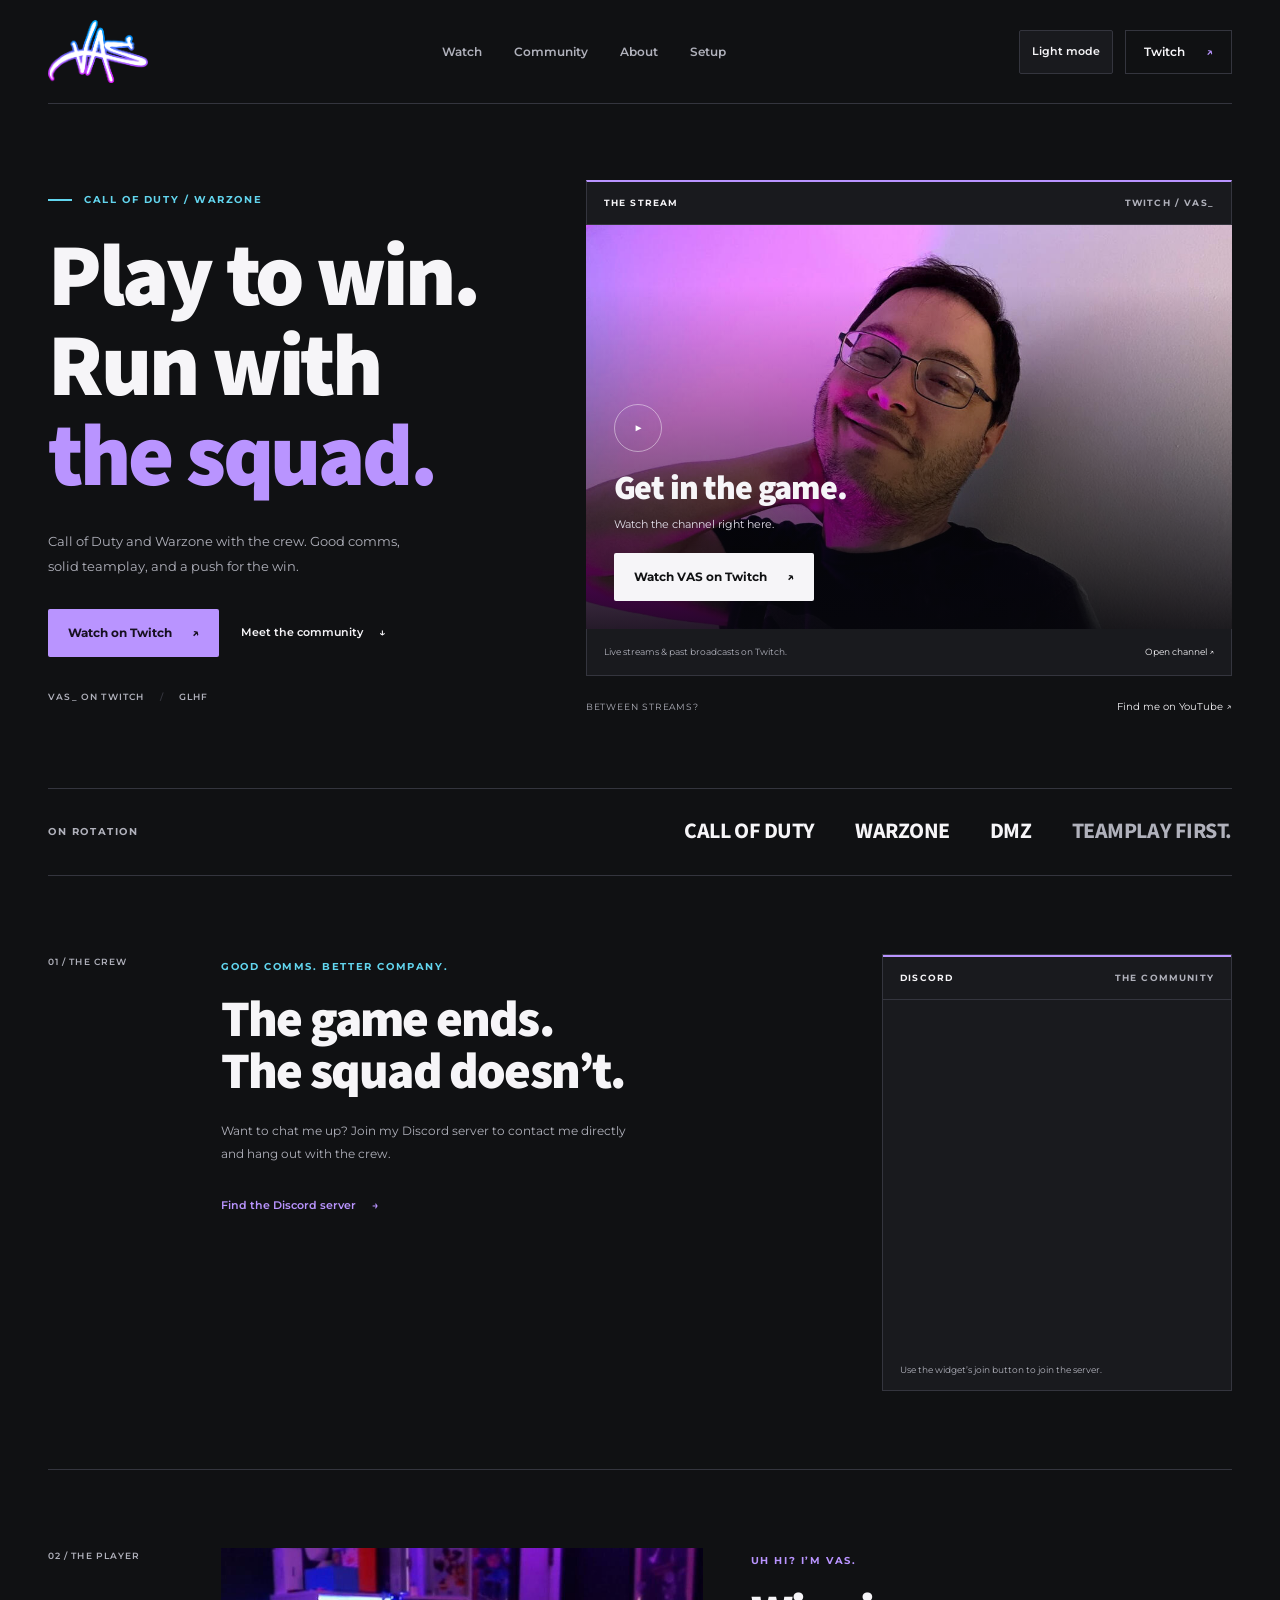
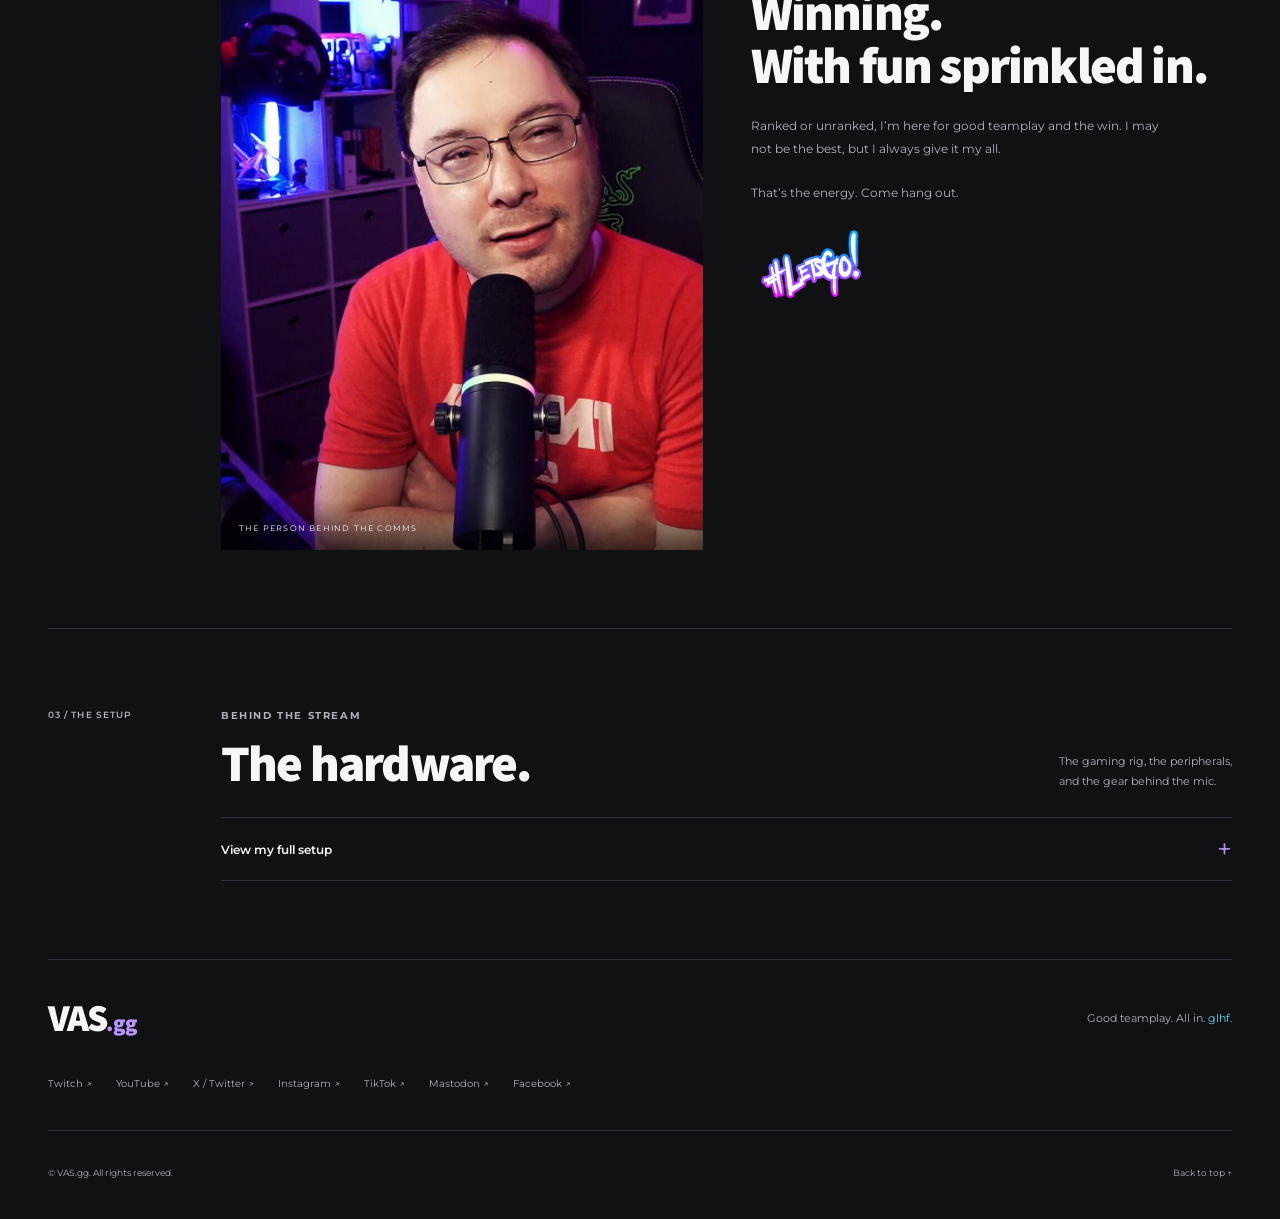
==== index.html @ 90b15da6 "fixed" ====
<!doctype html>
<html lang="en">
<head>
  <meta charset="utf-8">
  <meta name="viewport" content="width=device-width, initial-scale=1">
  <meta name="color-scheme" content="dark light">
  <script src="assets/js/theme.js"></script>
  <title>VAS.gg — Play to win. Run with the squad.</title>
  <meta name="description" content="Call of Duty and Warzone with VAS. Good comms, solid teamplay, and a push for the win. Watch on Twitch and join the community.">
  <meta property="og:title" content="VAS.gg — Play to win. Run with the squad.">
  <meta property="og:description" content="Call of Duty and Warzone with the crew. Watch VAS on Twitch and join the community.">
  <meta property="og:type" content="website">
  <meta property="og:site_name" content="VAS.gg">
  <meta property="og:url" content="https://vas.gg">
  <link rel="canonical" href="https://vas.gg">
  <meta property="og:image" content="https://vas.gg/assets/images/image02.jpg">
  <meta name="twitter:card" content="summary_large_image">
  <link rel="icon" href="assets/images/image01.png" type="image/png">
  <link rel="preconnect" href="https://fonts.googleapis.com">
  <link rel="preconnect" href="https://fonts.gstatic.com" crossorigin>
  <link href="https://fonts.googleapis.com/css2?family=Montserrat:wght@400;500;600;700&family=Source+Sans+3:wght@600;700;900&display=swap" rel="stylesheet">
  <link rel="stylesheet" href="assets/css/streaming.css">
<script async src="//www.googletagmanager.com/gtag/js?id=G-HN4649BPPJ">
</script>
<script>window.dataLayer = window.dataLayer || [];function gtag(){dataLayer.push(arguments);}gtag('js', new Date());gtag('config', 'G-HN4649BPPJ', { 'send_page_view': false });gtag('event', 'page_view', { 'page_title': 'VAS.gg', 'page_location': 'https://vas.gg' });</script>
</head>
<body>
  <a class="skip-link" href="#main">Skip to content</a>
  <header class="site-header shell">
    <a class="brand-logo" href="#main" aria-label="VAS.gg home"><img src="assets/images/vas-drawn-logo.png" alt="VAS hand-drawn logo" width="442" height="279"></a>
    <nav aria-label="Main navigation">
      <a href="#watch">Watch</a><a href="#community">Community</a><a href="#about">About</a><a href="#setup">Setup</a>
    </nav>
    <div class="header-actions">
      <button id="theme-toggle" class="theme-toggle" type="button" aria-label="Light mode" aria-pressed="false" hidden><span aria-hidden="true" class="theme-icon">◐</span> <span>Light mode</span></button>
      <a class="header-cta" href="https://twitch.tv/VAS_">Twitch <span aria-hidden="true">↗</span></a>
    </div>
  </header>

  <main id="main">
    <section class="hero shell" aria-labelledby="hero-title">
      <div class="hero-copy">
        <p class="eyebrow"><span class="tiny-line" aria-hidden="true"></span> CALL OF DUTY / WARZONE</p>
        <h1 id="hero-title">Play to win.<br>Run with<br><span>the squad.</span></h1>
        <p class="hero-description">Call of Duty and Warzone with the crew. Good comms, solid teamplay, and a push for the win.</p>
        <div class="actions">
          <a class="button primary" href="https://twitch.tv/VAS_">Watch on Twitch <span aria-hidden="true">↗</span></a>
          <a class="text-link" href="#community">Meet the community <span aria-hidden="true">↓</span></a>
        </div>
        <p class="handle">VAS_ ON TWITCH <span aria-hidden="true">/</span> GLHF</p>
      </div>
      <div class="watch-block" id="watch">
        <div class="panel-label"><span>THE STREAM</span><span>TWITCH / VAS_</span></div>
        <div class="stream-screen" id="stream-screen">
          <img class="stream-poster" src="assets/images/image05.jpg" alt="VAS relaxing under purple lighting" width="1200" height="675" fetchpriority="high">
          <div class="poster-shade" aria-hidden="true"></div>
          <div class="stream-intro" id="stream-intro">
            <span class="play-symbol" aria-hidden="true">▶</span>
            <h2>Get in the game.</h2>
            <p>Watch the channel right here.</p>
            <a class="button light" id="load-stream" href="https://twitch.tv/VAS_">Watch VAS on Twitch <span aria-hidden="true">↗</span></a>
          </div>
        </div>
        <div class="stream-footer"><p id="stream-note" aria-live="polite">Live streams &amp; past broadcasts on Twitch.</p><a href="https://twitch.tv/VAS_">Open channel <span aria-hidden="true">↗</span></a></div>
        <div class="watch-after"><span>BETWEEN STREAMS?</span><a href="https://www.youtube.com/channel/UCvsvELTuAvQC2PiTFzVC4YA">Find me on YouTube <span aria-hidden="true">↗</span></a></div>
      </div>
    </section>

    <div class="rotation shell" aria-label="Stream focus"><span class="eyebrow">ON ROTATION</span><span>CALL OF DUTY</span><span>WARZONE</span><span>DMZ</span><span class="rotation-end">TEAMPLAY FIRST.</span></div>

    <section class="community shell section" id="community" aria-labelledby="community-title">
      <div class="section-index">01 / THE CREW</div>
      <div class="community-copy">
        <p class="eyebrow">GOOD COMMS. BETTER COMPANY.</p>
        <h2 id="community-title">The game ends.<br>The squad doesn’t.</h2>
        <p>Want to chat me up? Join my Discord server to contact me directly and hang out with the crew.</p>
        <a class="text-link" href="#discord-server">Find the Discord server <span aria-hidden="true">→</span></a>
      </div>
      <div class="discord-panel" id="discord-server">
        <div class="panel-label"><span>DISCORD</span><span>THE COMMUNITY</span></div>
        <iframe title="VAS Discord community — use the join button to join" src="https://discord.com/widget?id=730474633354150029&amp;theme=dark" width="350" height="350" loading="lazy" sandbox="allow-popups allow-popups-to-escape-sandbox allow-same-origin allow-scripts"></iframe>
        <p>Use the widget’s join button to join the server.</p>
      </div>
    </section>

    <section class="about shell section" id="about" aria-labelledby="about-title">
      <div class="section-index">02 / THE PLAYER</div>
      <div class="about-photo"><img src="assets/images/image02.jpg" alt="VAS at the microphone in his streaming setup" width="1919" height="1080" loading="lazy"><span>THE PERSON BEHIND THE COMMS</span></div>
      <div class="about-copy">
        <p class="eyebrow">UH HI? I’M VAS.</p>
        <h2 id="about-title">Winning.<br>With fun sprinkled in.</h2>
        <p>Ranked or unranked, I’m here for good teamplay and the win. I may not be the best, but I always give it my all.</p>
        <p>That’s the energy. Come hang out.</p>
        <img class="signature" src="assets/images/image01.png" alt="Let’s go!" width="332" height="206" loading="lazy">
      </div>
    </section>

    <section class="setup shell section" id="setup" aria-labelledby="setup-title">
      <div class="section-index">03 / THE SETUP</div>
      <div class="setup-content">
        <div class="setup-heading"><div><p class="eyebrow">BEHIND THE STREAM</p><h2 id="setup-title">The hardware.</h2></div><p>The gaming rig, the peripherals,<br>and the gear behind the mic.</p></div>
        <details>
          <summary>View my full setup <span class="details-indicator" aria-hidden="true">+</span></summary>
          <div class="setup-expanded">
            <div class="setup-photo"><img src="assets/images/image06.jpg" alt="Close-up of VAS’s illuminated keyboard" width="1135" height="1128" loading="lazy"></div>
            <dl>
              <dt>Case</dt><dd>Fractal Design Meshify C White</dd>
              <dt>Motherboard</dt><dd>Gigabyte X470 Aorus Ultra Gaming</dd>
              <dt>Graphics</dt><dd>MSI 5080 16G SHADOW 3X OC</dd>
              <dt>CPU</dt><dd>AMD Ryzen 7 5800X3D</dd>
              <dt>Cooler</dt><dd>Fractal Design Celsius S24 AIO</dd>
              <dt>RAM</dt><dd>Corsair Vengeance LPX 32GB 3200MHz</dd>
              <dt>NVMe</dt><dd>Sabrent Rocket Q 1TB NVMe</dd>
              <dt>SSD</dt><dd>Samsung 870 EVO, Crucial MX500</dd>
              <dt>Monitor</dt><dd>Samsung Odyssey Neo G8 32&quot; (4K)</dd>
              <dt>IEM</dt><dd>Tispy M1</dd>
              <dt>Controller</dt><dd>Scuf Omega PS5 Controller</dd>
              <dt>Mouse</dt><dd>Logitech Pro X Superlight 2 w/ Superglide</dd>
              <dt>Keyboard</dt><dd>Steelseries APEX Pro Wireless TKL</dd>
              <dt>Microphone</dt><dd>Rode Podmic</dd>
              <dt>Audio Interface</dt><dd>GoXLR</dd>
              <dt>Other gear</dt><dd>Elgato Stream Deck+</dd>
            </dl>
          </div>
        </details>
      </div>
    </section>
  </main>

  <footer class="site-footer shell">
    <div class="footer-top"><a class="wordmark" href="#main">VAS<span>.gg</span></a><p>Good teamplay. All in. <span>glhf.</span></p></div>
    <nav class="social-links" aria-label="Social links">
      <a href="https://twitch.tv/VAS_">Twitch ↗</a>
      <a href="https://www.youtube.com/channel/UCvsvELTuAvQC2PiTFzVC4YA">YouTube ↗</a>
      <a href="https://twitter.com/VAS_9K">X / Twitter ↗</a>
      <a href="https://www.instagram.com/vas_9k/">Instagram ↗</a>
      <a href="https://tiktok.com/@VAS_9K">TikTok ↗</a>
      <a href="https://mastodon.world/@VAS" rel="me">Mastodon ↗</a>
      <a href="https://fb.gg/vas.overwatch">Facebook ↗</a>
    </nav>
    <div class="footer-bottom"><p>© VAS.gg. All rights reserved.</p><a href="#main">Back to top ↑</a></div>
  </footer>
  <script src="assets/js/streaming.js" defer></script>
</body>
</html>
---- assets/css/streaming.css ----
:root {
  color-scheme: dark;
  --bg: #101113;
  --surface: #191a1e;
  --ink: #f6f5f8;
  --muted: #b0b1bb;
  --line: #34353e;
  --purple: #b994ff;
  --cyan: #62d5ee;
  --heading: 'Source Sans 3', 'Arial Narrow', sans-serif;
  --body: 'Montserrat', sans-serif;
}
:root[data-theme="light"] {
  color-scheme: light;
  --bg: #f5f4f7; --surface: #ffffff; --ink: #202027;
  --muted: #5e5f6a; --line: #ceced8; --purple: #7440b8; --cyan: #087b92;
}
.header-actions { display: flex; align-items: center; gap: 12px; }
.theme-toggle { display: inline-flex; align-items: center; gap: 8px; min-height: 44px; padding: 8px 12px; border: 1px solid var(--line); border-radius: 2px; background: var(--surface); color: var(--ink); font-size: 11px; font-weight: 600; cursor: pointer; }
.theme-toggle:hover { border-color: var(--purple); }
.theme-toggle[aria-pressed="true"] { border-color: var(--purple); color: var(--purple); }
.theme-icon { font-size: 20px; line-height: 1; }
:root[data-theme="light"] .button.primary { color: #fff; }
:root[data-theme="light"] .button.primary:hover { background: #63329f; }
:root[data-theme="light"] .button.light { background: #f6f5f8; color: #202027; }
:root[data-theme="light"] .button.light:hover { background: #d0edf3; }
.stream-intro { color: #f6f5f8; }
@media (max-width: 620px) {
  .header-actions { gap: 8px; }
  .theme-toggle { padding-inline: 8px; }
  .header-actions .header-cta { padding-inline: 10px; }
  .header-actions .header-cta span { margin-left: 6px; }
}
* { box-sizing: border-box; }
[hidden] { display: none !important; }
html { scroll-padding-top: 24px; }
body { margin: 0; background: var(--bg); color: var(--ink); font-family: var(--body); font-size: 14px; line-height: 1.8; }
a { color: inherit; text-decoration: none; }
button { font: inherit; }
a, button, summary { -webkit-tap-highlight-color: transparent; }
a:focus-visible, button:focus-visible, summary:focus-visible, iframe:focus-visible { outline: 3px solid var(--cyan); outline-offset: 5px; }
a:hover { color: var(--cyan); }
img { display: block; max-width: 100%; height: auto; }
iframe { display: block; border: 0; }
p, h1, h2 { margin: 0; }
h1, h2 { font-family: var(--heading); font-weight: 900; letter-spacing: -.035em; line-height: 1.02; text-wrap: balance; }
h2 { font-size: clamp(34px, 4vw, 52px); }
p { text-wrap: pretty; }
.shell { width: min(1240px, calc(100% - 96px)); margin-inline: auto; }
.skip-link { position: absolute; left: 20px; top: -100px; padding: 12px 20px; background: var(--cyan); color: var(--bg); z-index: 10; }
.skip-link:focus { top: 12px; }
.site-header { display: flex; align-items: center; justify-content: space-between; gap: 24px; min-height: 104px; border-bottom: 1px solid var(--line); }
.brand-logo { display: flex; align-items: center; flex-shrink: 0; min-height: 44px; padding-block: 8px; }
.brand-logo img { width: 100px; height: auto; }
:root[data-theme="light"] .brand-logo img {
  filter: drop-shadow(-3px 0 7px #b994ff80) drop-shadow(3px 0 7px #62d5ee60);
}
.wordmark { display: inline-flex; align-items: baseline; font-family: var(--heading); font-size: 38px; line-height: 1; font-weight: 900; letter-spacing: -.05em; }
.wordmark span { color: var(--purple); font-size: 23px; letter-spacing: -.02em; }
.site-header nav { display: flex; gap: 32px; }
.site-header nav a { display: flex; align-items: center; min-height: 44px; color: var(--muted); font-size: 12px; font-weight: 600; }
.site-header nav a:hover { color: var(--ink); }
.header-cta { border: 1px solid var(--line); padding: 10px 18px; min-height: 44px; font-weight: 600; font-size: 12px; }
.header-cta span { margin-left: 18px; color: var(--purple); }
.hero { display: grid; grid-template-columns: .85fr 1.15fr; gap: 60px; align-items: center; padding-block: 76px 72px; }
.eyebrow { font-size: 10px; font-weight: 700; letter-spacing: .16em; color: var(--muted); }
.hero-copy > .eyebrow { display: flex; align-items: center; gap: 12px; color: var(--cyan); }
.tiny-line { width: 24px; height: 2px; background: var(--cyan); }
h1 { font-size: clamp(62px, 6.9vw, 94px); margin-top: 24px; }
h1 span { color: var(--purple); }
.hero-description { color: var(--muted); max-width: 380px; margin-top: 26px; font-size: 13px; line-height: 1.9; }
.actions { display: flex; gap: 22px; align-items: center; flex-wrap: wrap; margin-top: 30px; }
.button { display: inline-flex; align-items: center; justify-content: center; gap: 20px; padding: 13px 20px; min-height: 48px; border: 0; border-radius: 2px; font-size: 12px; font-weight: 700; cursor: pointer; transition: background-color .15s, color .15s; }
.button.primary { background: var(--purple); color: #171020; }
.button.primary:hover { background: #d0b7ff; }
.button.light { color: #101113; background: var(--ink); }
.button.light:hover { background: var(--cyan); }
.text-link { display: inline-flex; align-items: center; gap: 16px; min-height: 44px; font-size: 11px; font-weight: 600; }
.handle { margin-top: 32px; color: var(--muted); font-size: 9px; letter-spacing: .13em; font-weight: 600; }
.handle span { margin-inline: 12px; color: var(--line); }
.watch-block { min-width: 0; }
.panel-label { display: flex; align-items: center; justify-content: space-between; gap: 12px; font-size: 9px; font-weight: 700; letter-spacing: .13em; padding: 13px 17px; border: 1px solid var(--line); border-top: 2px solid var(--purple); background: var(--surface); }
.panel-label span:last-child { color: var(--muted); }
.stream-screen { position: relative; width: 100%; aspect-ratio: 16 / 10; min-height: 300px; overflow: hidden; background: #0b0b0e; }
.stream-poster { width: 100%; height: 100%; object-fit: cover; object-position: 52% center; }
.poster-shade { position: absolute; inset: 0; background: linear-gradient(180deg, transparent 15%, rgba(7,7,12,.88) 100%); }
.stream-intro { position: absolute; inset: 0; display: flex; flex-direction: column; align-items: flex-start; justify-content: flex-end; padding: 28px; }
.play-symbol { display: grid; place-items: center; width: 48px; height: 48px; border: 1px solid #ffffff70; border-radius: 50%; color: white; font-size: 14px; margin-bottom: 20px; }
.stream-intro h2 { font-size: 34px; }
.stream-intro p { margin: 9px 0 18px; font-size: 11px; color: #e4e0eb; }
.stream-screen > iframe { width: 100%; height: 100%; min-height: 300px; position: absolute; inset: 0; background: #0b0b0e; }
.stream-footer { display: flex; justify-content: space-between; gap: 12px; padding: 15px 17px; background: var(--surface); border: 1px solid var(--line); border-top: 0; font-size: 9px; }
.stream-footer p { color: var(--muted); }
.stream-footer a { white-space: nowrap; }
.watch-after { display: flex; align-items: center; justify-content: space-between; gap: 16px; padding: 22px 0 0; font-size: 10px; }
.watch-after > span { color: var(--muted); font-size: 9px; letter-spacing: .1em; }
.rotation { display: flex; align-items: center; gap: 40px; padding-block: 23px; border-block: 1px solid var(--line); font-family: var(--heading); font-size: 22px; font-weight: 700; letter-spacing: -.02em; }
.rotation .eyebrow { font-family: var(--body); margin-right: auto; }
.rotation-end { color: var(--muted); }
.section { padding-block: 78px; display: grid; column-gap: 48px; border-bottom: 1px solid var(--line); }
.section-index { color: var(--muted); font-size: 9px; font-weight: 600; letter-spacing: .12em; }
.community { grid-template-columns: 125px 1fr 350px; align-items: start; }
.community-copy { padding-top: 4px; }
.community-copy .eyebrow { color: var(--cyan); }
.community-copy h2, .about-copy h2 { margin-top: 18px; }
.community-copy > p:not(.eyebrow), .about-copy > p:not(.eyebrow) { color: var(--muted); max-width: 410px; margin-top: 22px; font-size: 12px; line-height: 1.9; }
.community-copy .text-link { margin-top: 18px; color: var(--purple); }
.discord-panel { min-width: 0; background: var(--surface); border: 1px solid var(--line); }
.discord-panel .panel-label { border-inline: 0; }
.discord-panel iframe { width: 100%; height: 350px; }
.discord-panel > p { padding: 12px 17px; color: var(--muted); font-size: 9px; }
.about { grid-template-columns: 125px 1fr 1fr; align-items: start; }
.about-photo { position: relative; }
.about-photo img { width: 100%; aspect-ratio: 4/5; object-fit: cover; object-position: 49% center; }
.about-photo > span { position: absolute; bottom: 0; left: 0; right: 0; padding: 22px 18px 15px; background: linear-gradient(transparent, #0009); color: white; font-size: 8px; letter-spacing: .15em; }
.about-copy { padding-top: 4px; }
.about-copy .eyebrow { color: var(--purple); }
.signature { width: 118px; margin-top: 24px; }
.setup { grid-template-columns: 125px 1fr; }
.setup-heading { display: flex; justify-content: space-between; align-items: end; gap: 32px; margin-bottom: 26px; }
.setup-heading h2 { margin-top: 14px; }
.setup-heading > p { color: var(--muted); font-size: 11px; }
summary { display: flex; justify-content: space-between; align-items: center; padding: 18px 0; min-height: 56px; border-block: 1px solid var(--line); font-size: 12px; font-weight: 600; cursor: pointer; list-style: none; }
summary::-webkit-details-marker { display: none; }
.details-indicator { font-size: 26px; font-weight: 400; color: var(--purple); line-height: 1; }
details[open] .details-indicator { transform: rotate(45deg); }
.setup-expanded { display: grid; grid-template-columns: 220px 1fr; gap: 32px; padding-top: 28px; }
.setup-photo { position: relative; min-height: 0; }
.setup-photo img { position: absolute; inset: 0; width: 100%; height: 100%; object-fit: cover; }
dl { display: grid; grid-template-columns: 115px 1fr; margin: 0; gap: 12px 20px; font-size: 11px; }
dt { color: var(--muted); } dd { margin: 0; }
.site-footer { padding-block: 40px 24px; }
.footer-top { display: flex; justify-content: space-between; align-items: center; }
.footer-top > p { color: var(--muted); font-size: 11px; }
.footer-top > p span { color: var(--cyan); }
.social-links { display: flex; flex-wrap: wrap; gap: 10px 24px; margin-block: 24px; }
.social-links a { display: flex; align-items: center; min-height: 44px; color: var(--muted); font-size: 10px; }
.social-links a:hover { color: var(--ink); }
.footer-bottom { border-top: 1px solid var(--line); padding-top: 20px; display: flex; justify-content: space-between; align-items: center; color: var(--muted); font-size: 9px; }
.footer-bottom a { display: flex; align-items: center; min-height: 44px; }
@media (max-width: 1100px) {
  .shell { width: calc(100% - 64px); }
  .hero { gap: 32px; grid-template-columns: .85fr 1fr; }
  h1 { font-size: clamp(62px, 7vw, 80px); }
  .community { grid-template-columns: 1fr 330px; }
  .section-index { grid-column: 1/-1; margin-bottom: 24px; }
  .about { grid-template-columns: 1fr 1fr; }
  .setup { grid-template-columns: 1fr; }
  .rotation { gap: 24px; font-size: 19px; }
}
@media (max-width: 850px) {
  .hero { grid-template-columns: 1fr; gap: 48px; padding-block: 48px; }
  h1 { font-size: clamp(64px, 10vw, 88px); }
  .hero-description { max-width: 460px; }
  .stream-screen { aspect-ratio: 16/9; }
  .community { grid-template-columns: 1fr 300px; gap: 24px; }
  .section { padding-block: 52px; }
  .rotation { flex-wrap: wrap; gap: 10px 24px; }
  .rotation .eyebrow { width: 100%; }
  .rotation-end { margin-left: auto; }
  .site-header nav { gap: 20px; }
  .setup-expanded { grid-template-columns: 160px 1fr; gap: 24px; }
}
@media (max-width: 620px) {
  .shell { width: calc(100% - 40px); }
  .site-header { flex-wrap: wrap; gap: 4px 20px; padding-block: 20px 8px; }
  .site-header nav { order: 3; width: 100%; justify-content: space-between; gap: 10px; }
  .site-header nav a { font-size: 11px; }
  .wordmark { font-size: 34px; }
  .hero { padding-block: 38px 40px; gap: 36px; }
  h1 { font-size: clamp(57px, 13vw, 78px); margin-top: 20px; }
  .hero-description { font-size: 12px; }
  .actions { gap: 10px 20px; }
  .handle { margin-top: 20px; }
  .stream-screen { aspect-ratio: 1.15; min-height: 300px; }
  .stream-intro { padding: 22px; }
  .stream-footer { flex-direction: column; gap: 2px; }
  .stream-footer a { display: inline-flex; align-items: center; min-height: 44px; }
  .watch-after { align-items: flex-start; flex-direction: column; gap: 4px; }
  .watch-after a { display: inline-flex; align-items: center; min-height: 44px; }
  .rotation { font-size: 18px; gap: 8px 24px; }
  .rotation-end { width: 100%; margin-left: 0; font-size: 14px; }
  .community, .about { grid-template-columns: 1fr; gap: 28px; }
  .section-index { margin-bottom: 0; }
  .discord-panel { width: min(350px, 100%); }
  .about-photo img { aspect-ratio: 4/3; }
  .setup-heading { display: block; }
  .setup-heading > p { margin-top: 18px; }
  .setup-expanded { grid-template-columns: 1fr; }
  .setup-photo { height: 240px; }
  dl { grid-template-columns: 95px 1fr; font-size: 10px; gap: 12px; }
  .footer-top { align-items: start; gap: 24px; }
  .footer-top p { max-width: 150px; }
  .footer-bottom { gap: 20px; }
}
/* Motion is opt-in; nothing is hidden while waiting for a reveal. */
@media (prefers-reduced-motion: no-preference) {
  .brand-logo img { transition: filter .25s ease; }
  .brand-logo:is(:hover, :focus-visible) img {
    filter: drop-shadow(-3px 0 7px #b994ff80) drop-shadow(3px 0 7px #62d5ee60);
  }
  .button { position: relative; overflow: hidden; transition: background-color .15s, color .15s, transform .2s ease, box-shadow .2s ease; }
  .button::before {
    content: ''; position: absolute; inset: 0; pointer-events: none;
    background: linear-gradient(110deg, transparent 30%, #ffffff50 50%, transparent 70%);
    transform: translateX(-130%);
  }
  .button:focus-visible { transform: translateY(-2px); box-shadow: 0 6px 20px #b994ff26; }
  .button:focus-visible::before { animation: button-sweep .55s ease-out; }
  .section.is-revealed { animation: section-reveal .55s ease-out both; }
  @media (hover: hover) and (pointer: fine) {
    .button:hover { transform: translateY(-2px); box-shadow: 0 6px 20px #b994ff26; }
    .button:hover::before { animation: button-sweep .55s ease-out; }
  }
}
@keyframes button-sweep {
  from { transform: translateX(-130%); }
  to { transform: translateX(130%); }
}
@keyframes section-reveal {
  from { opacity: .45; transform: translateY(14px); }
  to { opacity: 1; transform: translateY(0); }
}
@media (prefers-reduced-motion: reduce) {
  *, *::before, *::after { animation: none !important; transition: none !important; scroll-behavior: auto !important; }
}
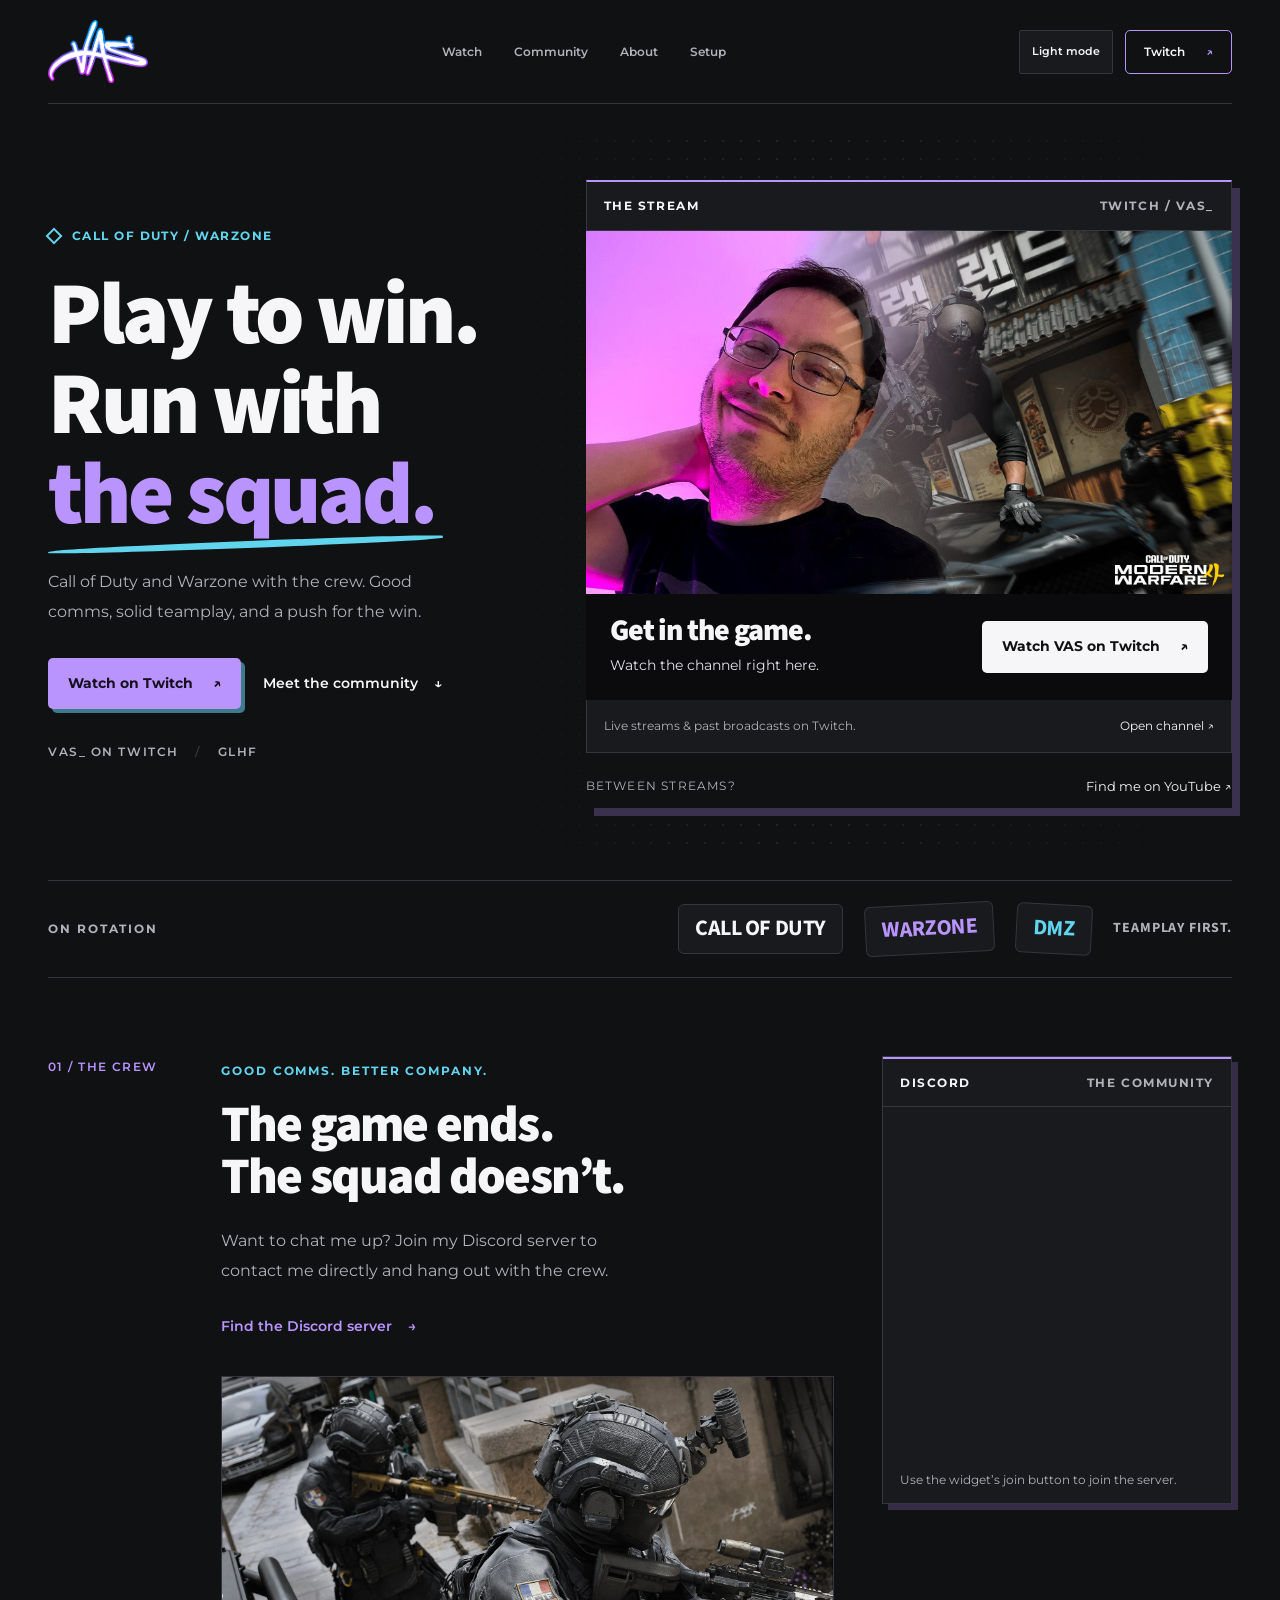
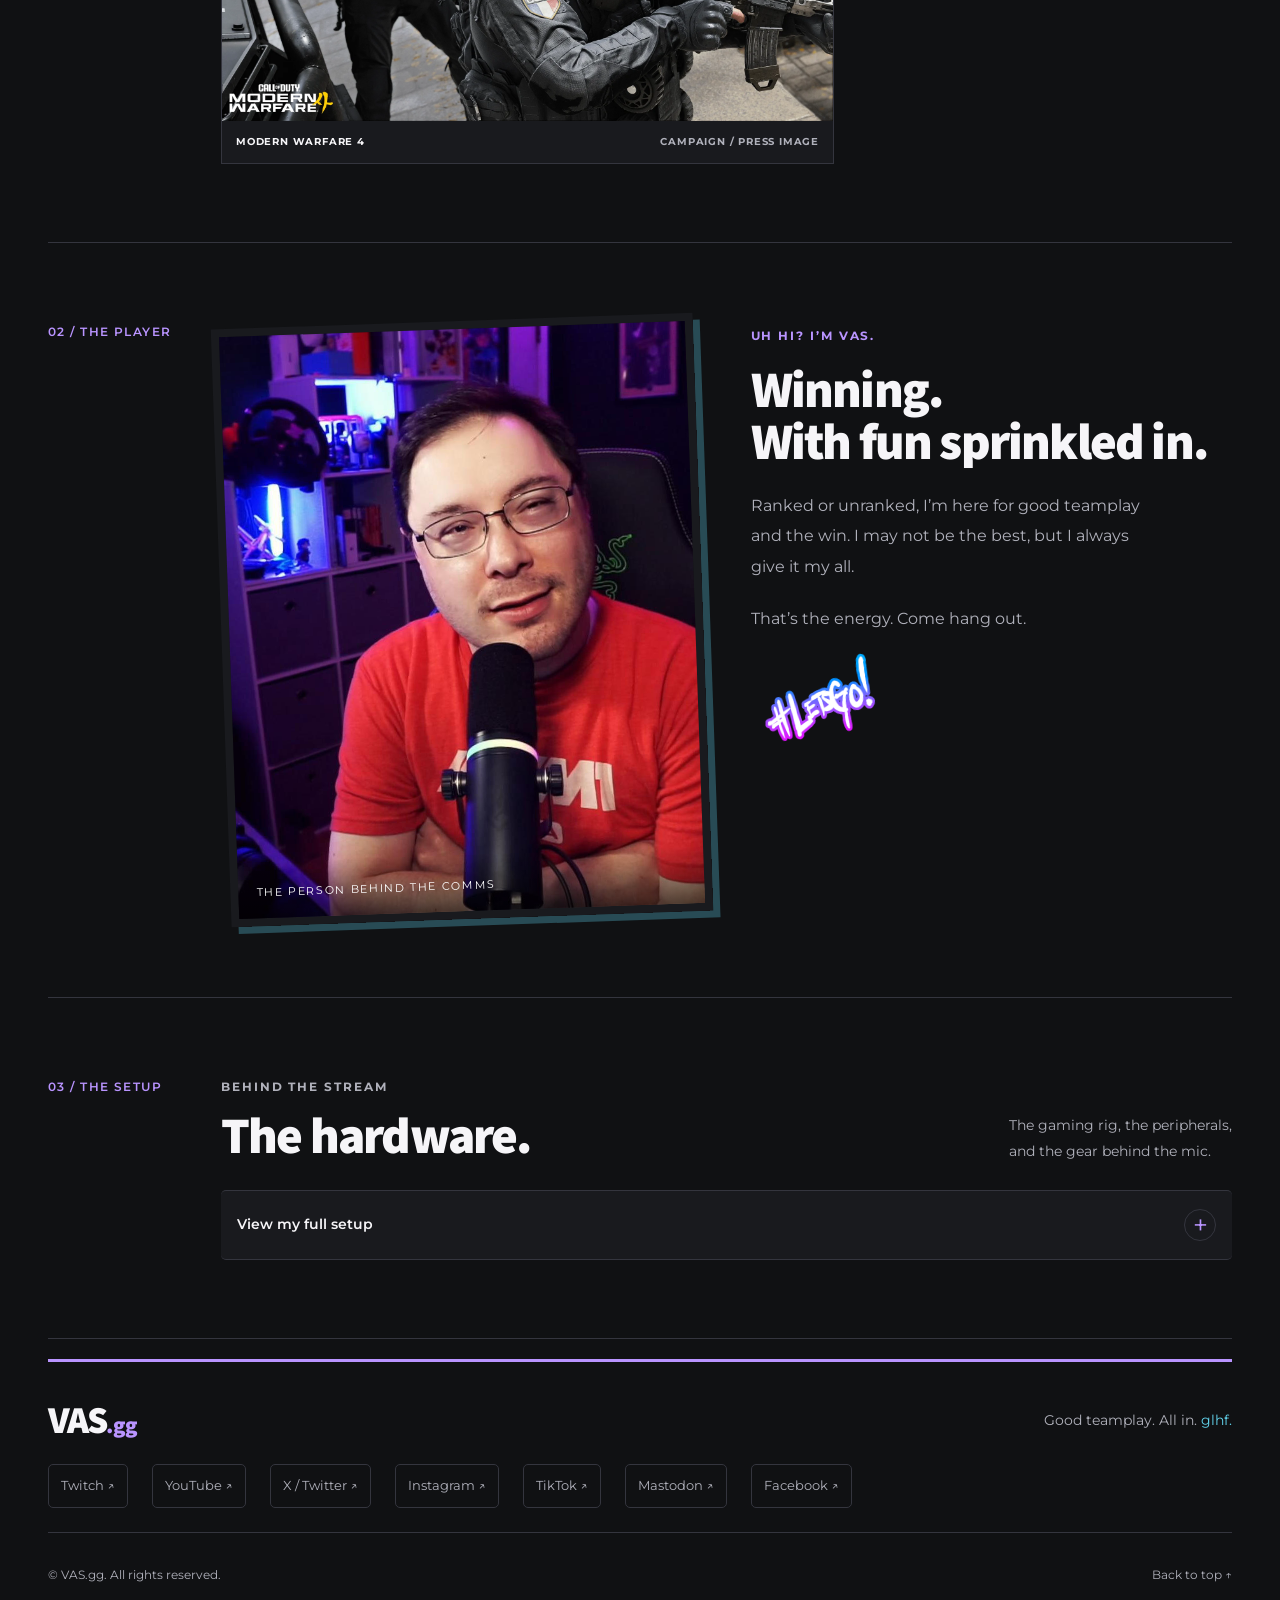
==== commit aee9ff6a: "[verified] feat: refresh site with blended MW4 hero artwork" ====
--- a/index.html
+++ b/index.html
@@ -50,12 +50,15 @@
         <p class="handle">VAS_ ON TWITCH <span aria-hidden="true">/</span> GLHF</p>
       </div>
       <div class="watch-block" id="watch">
+
         <div class="panel-label"><span>THE STREAM</span><span>TWITCH / VAS_</span></div>
         <div class="stream-screen" id="stream-screen">
-          <img class="stream-poster" src="assets/images/image05.jpg" alt="VAS relaxing under purple lighting" width="1200" height="675" fetchpriority="high">
-          <div class="poster-shade" aria-hidden="true"></div>
+          <div class="stream-art">
+            <img class="stream-poster" src="assets/images/MW4_MP_003_BRANDED.webp" alt="Modern Warfare 4 multiplayer press image: an operator vaulting over a car on a city street" width="1920" height="1080" fetchpriority="high">
+            <img class="stream-portrait" src="assets/images/image05.jpg" alt="VAS relaxing under purple lighting, blended into the game artwork" width="1200" height="675" fetchpriority="high">
+          </div>
           <div class="stream-intro" id="stream-intro">
-            <span class="play-symbol" aria-hidden="true">▶</span>
+
             <h2>Get in the game.</h2>
             <p>Watch the channel right here.</p>
             <a class="button light" id="load-stream" href="https://twitch.tv/VAS_">Watch VAS on Twitch <span aria-hidden="true">↗</span></a>
@@ -75,6 +78,10 @@
         <h2 id="community-title">The game ends.<br>The squad doesn’t.</h2>
         <p>Want to chat me up? Join my Discord server to contact me directly and hang out with the crew.</p>
         <a class="text-link" href="#discord-server">Find the Discord server <span aria-hidden="true">→</span></a>
+        <figure class="press-scene">
+          <img src="assets/images/MW4_CAM_010_BRANDED.webp" alt="Modern Warfare 4 campaign press image: two operators moving together through a narrow street" width="1920" height="1080" loading="lazy">
+          <figcaption>MODERN WARFARE 4 <span>CAMPAIGN / PRESS IMAGE</span></figcaption>
+        </figure>
       </div>
       <div class="discord-panel" id="discord-server">
         <div class="panel-label"><span>DISCORD</span><span>THE COMMUNITY</span></div>
--- a/assets/css/streaming.css
+++ b/assets/css/streaming.css
@@ -34,7 +34,7 @@
 * { box-sizing: border-box; }
 [hidden] { display: none !important; }
 html { scroll-padding-top: 24px; }
-body { margin: 0; background: var(--bg); color: var(--ink); font-family: var(--body); font-size: 14px; line-height: 1.8; }
+body { margin: 0; background: var(--bg); color: var(--ink); font-family: var(--body); font-size: 16px; line-height: 1.8; }
 a { color: inherit; text-decoration: none; }
 button { font: inherit; }
 a, button, summary { -webkit-tap-highlight-color: transparent; }
@@ -63,80 +63,91 @@
 .header-cta { border: 1px solid var(--line); padding: 10px 18px; min-height: 44px; font-weight: 600; font-size: 12px; }
 .header-cta span { margin-left: 18px; color: var(--purple); }
 .hero { display: grid; grid-template-columns: .85fr 1.15fr; gap: 60px; align-items: center; padding-block: 76px 72px; }
-.eyebrow { font-size: 10px; font-weight: 700; letter-spacing: .16em; color: var(--muted); }
+.eyebrow { font-size: 12px; font-weight: 700; letter-spacing: .16em; color: var(--muted); }
 .hero-copy > .eyebrow { display: flex; align-items: center; gap: 12px; color: var(--cyan); }
 .tiny-line { width: 24px; height: 2px; background: var(--cyan); }
 h1 { font-size: clamp(62px, 6.9vw, 94px); margin-top: 24px; }
 h1 span { color: var(--purple); }
-.hero-description { color: var(--muted); max-width: 380px; margin-top: 26px; font-size: 13px; line-height: 1.9; }
+.hero-description { color: var(--muted); max-width: 380px; margin-top: 26px; font-size: 16px; line-height: 1.9; }
 .actions { display: flex; gap: 22px; align-items: center; flex-wrap: wrap; margin-top: 30px; }
-.button { display: inline-flex; align-items: center; justify-content: center; gap: 20px; padding: 13px 20px; min-height: 48px; border: 0; border-radius: 2px; font-size: 12px; font-weight: 700; cursor: pointer; transition: background-color .15s, color .15s; }
+.button { display: inline-flex; align-items: center; justify-content: center; gap: 20px; padding: 13px 20px; min-height: 48px; border: 0; border-radius: 2px; font-size: 14px; font-weight: 700; cursor: pointer; transition: background-color .15s, color .15s; }
 .button.primary { background: var(--purple); color: #171020; }
 .button.primary:hover { background: #d0b7ff; }
 .button.light { color: #101113; background: var(--ink); }
 .button.light:hover { background: var(--cyan); }
-.text-link { display: inline-flex; align-items: center; gap: 16px; min-height: 44px; font-size: 11px; font-weight: 600; }
-.handle { margin-top: 32px; color: var(--muted); font-size: 9px; letter-spacing: .13em; font-weight: 600; }
+.text-link { display: inline-flex; align-items: center; gap: 16px; min-height: 44px; font-size: 14px; font-weight: 600; }
+.handle { margin-top: 32px; color: var(--muted); font-size: 12px; letter-spacing: .13em; font-weight: 600; }
 .handle span { margin-inline: 12px; color: var(--line); }
 .watch-block { min-width: 0; }
-.panel-label { display: flex; align-items: center; justify-content: space-between; gap: 12px; font-size: 9px; font-weight: 700; letter-spacing: .13em; padding: 13px 17px; border: 1px solid var(--line); border-top: 2px solid var(--purple); background: var(--surface); }
+.panel-label { display: flex; align-items: center; justify-content: space-between; gap: 12px; font-size: 12px; font-weight: 700; letter-spacing: .13em; padding: 13px 17px; border: 1px solid var(--line); border-top: 2px solid var(--purple); background: var(--surface); }
 .panel-label span:last-child { color: var(--muted); }
-.stream-screen { position: relative; width: 100%; aspect-ratio: 16 / 10; min-height: 300px; overflow: hidden; background: #0b0b0e; }
-.stream-poster { width: 100%; height: 100%; object-fit: cover; object-position: 52% center; }
-.poster-shade { position: absolute; inset: 0; background: linear-gradient(180deg, transparent 15%, rgba(7,7,12,.88) 100%); }
-.stream-intro { position: absolute; inset: 0; display: flex; flex-direction: column; align-items: flex-start; justify-content: flex-end; padding: 28px; }
-.play-symbol { display: grid; place-items: center; width: 48px; height: 48px; border: 1px solid #ffffff70; border-radius: 50%; color: white; font-size: 14px; margin-bottom: 20px; }
-.stream-intro h2 { font-size: 34px; }
-.stream-intro p { margin: 9px 0 18px; font-size: 11px; color: #e4e0eb; }
+.stream-screen { position: relative; width: 100%; overflow: hidden; background: #0b0b0e; }
+.stream-art { position: relative; width: 100%; aspect-ratio: 16 / 9; overflow: hidden; }
+.stream-poster { width: 100%; height: 100%; object-fit: contain; object-position: center; }
+.stream-portrait {
+  position: absolute; inset: 0 auto 0 0; width: 65%; height: 100%;
+  object-fit: cover; object-position: 55% center; pointer-events: none;
+  -webkit-mask-image: linear-gradient(90deg, #000 0%, #000 55%, transparent 100%);
+  mask-image: linear-gradient(90deg, #000 0%, #000 55%, transparent 100%);
+}
+.stream-intro { position: relative; display: grid; grid-template-columns: 1fr auto; gap: 6px 20px; align-items: center; padding: 22px 24px; background: #0b0b0e; }
+.stream-intro h2 { font-size: 30px; }
+.stream-intro p { grid-column: 1; font-size: 14px; color: #e4e0eb; }
+.stream-intro .button { grid-column: 2; grid-row: 1 / 3; }
+.stream-screen:has(> iframe) { min-height: 300px; }
 .stream-screen > iframe { width: 100%; height: 100%; min-height: 300px; position: absolute; inset: 0; background: #0b0b0e; }
-.stream-footer { display: flex; justify-content: space-between; gap: 12px; padding: 15px 17px; background: var(--surface); border: 1px solid var(--line); border-top: 0; font-size: 9px; }
+.stream-footer { display: flex; justify-content: space-between; gap: 12px; padding: 15px 17px; background: var(--surface); border: 1px solid var(--line); border-top: 0; font-size: 12px; }
 .stream-footer p { color: var(--muted); }
 .stream-footer a { white-space: nowrap; }
-.watch-after { display: flex; align-items: center; justify-content: space-between; gap: 16px; padding: 22px 0 0; font-size: 10px; }
-.watch-after > span { color: var(--muted); font-size: 9px; letter-spacing: .1em; }
+.watch-after { display: flex; align-items: center; justify-content: space-between; gap: 16px; padding: 22px 0 0; font-size: 13px; }
+.watch-after > span { color: var(--muted); font-size: 12px; letter-spacing: .1em; }
 .rotation { display: flex; align-items: center; gap: 40px; padding-block: 23px; border-block: 1px solid var(--line); font-family: var(--heading); font-size: 22px; font-weight: 700; letter-spacing: -.02em; }
 .rotation .eyebrow { font-family: var(--body); margin-right: auto; }
 .rotation-end { color: var(--muted); }
 .section { padding-block: 78px; display: grid; column-gap: 48px; border-bottom: 1px solid var(--line); }
-.section-index { color: var(--muted); font-size: 9px; font-weight: 600; letter-spacing: .12em; }
+.section-index { color: var(--muted); font-size: 12px; font-weight: 600; letter-spacing: .12em; }
 .community { grid-template-columns: 125px 1fr 350px; align-items: start; }
 .community-copy { padding-top: 4px; }
 .community-copy .eyebrow { color: var(--cyan); }
 .community-copy h2, .about-copy h2 { margin-top: 18px; }
-.community-copy > p:not(.eyebrow), .about-copy > p:not(.eyebrow) { color: var(--muted); max-width: 410px; margin-top: 22px; font-size: 12px; line-height: 1.9; }
+.community-copy > p:not(.eyebrow), .about-copy > p:not(.eyebrow) { color: var(--muted); max-width: 410px; margin-top: 22px; font-size: 16px; line-height: 1.9; }
 .community-copy .text-link { margin-top: 18px; color: var(--purple); }
+.press-scene { margin: 28px 0 0; border: 1px solid var(--line); background: var(--surface); }
+.press-scene img { width: 100%; height: auto; aspect-ratio: 16 / 9; object-fit: contain; }
+.press-scene figcaption { display: flex; flex-wrap: wrap; justify-content: space-between; gap: 4px 12px; padding: 12px 14px; color: var(--ink); font-size: 10px; font-weight: 700; letter-spacing: .08em; }
+.press-scene figcaption span { color: var(--muted); }
 .discord-panel { min-width: 0; background: var(--surface); border: 1px solid var(--line); }
 .discord-panel .panel-label { border-inline: 0; }
 .discord-panel iframe { width: 100%; height: 350px; }
-.discord-panel > p { padding: 12px 17px; color: var(--muted); font-size: 9px; }
+.discord-panel > p { padding: 12px 17px; color: var(--muted); font-size: 12px; }
 .about { grid-template-columns: 125px 1fr 1fr; align-items: start; }
 .about-photo { position: relative; }
 .about-photo img { width: 100%; aspect-ratio: 4/5; object-fit: cover; object-position: 49% center; }
-.about-photo > span { position: absolute; bottom: 0; left: 0; right: 0; padding: 22px 18px 15px; background: linear-gradient(transparent, #0009); color: white; font-size: 8px; letter-spacing: .15em; }
+.about-photo > span { position: absolute; bottom: 0; left: 0; right: 0; padding: 22px 18px 15px; background: linear-gradient(transparent, #0009); color: white; font-size: 11px; letter-spacing: .15em; }
 .about-copy { padding-top: 4px; }
 .about-copy .eyebrow { color: var(--purple); }
 .signature { width: 118px; margin-top: 24px; }
 .setup { grid-template-columns: 125px 1fr; }
 .setup-heading { display: flex; justify-content: space-between; align-items: end; gap: 32px; margin-bottom: 26px; }
 .setup-heading h2 { margin-top: 14px; }
-.setup-heading > p { color: var(--muted); font-size: 11px; }
-summary { display: flex; justify-content: space-between; align-items: center; padding: 18px 0; min-height: 56px; border-block: 1px solid var(--line); font-size: 12px; font-weight: 600; cursor: pointer; list-style: none; }
+.setup-heading > p { color: var(--muted); font-size: 14px; }
+summary { display: flex; justify-content: space-between; align-items: center; padding: 18px 0; min-height: 56px; border-block: 1px solid var(--line); font-size: 14px; font-weight: 600; cursor: pointer; list-style: none; }
 summary::-webkit-details-marker { display: none; }
 .details-indicator { font-size: 26px; font-weight: 400; color: var(--purple); line-height: 1; }
 details[open] .details-indicator { transform: rotate(45deg); }
 .setup-expanded { display: grid; grid-template-columns: 220px 1fr; gap: 32px; padding-top: 28px; }
 .setup-photo { position: relative; min-height: 0; }
 .setup-photo img { position: absolute; inset: 0; width: 100%; height: 100%; object-fit: cover; }
-dl { display: grid; grid-template-columns: 115px 1fr; margin: 0; gap: 12px 20px; font-size: 11px; }
+dl { display: grid; grid-template-columns: 115px 1fr; margin: 0; gap: 12px 20px; font-size: 14px; }
 dt { color: var(--muted); } dd { margin: 0; }
 .site-footer { padding-block: 40px 24px; }
 .footer-top { display: flex; justify-content: space-between; align-items: center; }
-.footer-top > p { color: var(--muted); font-size: 11px; }
+.footer-top > p { color: var(--muted); font-size: 14px; }
 .footer-top > p span { color: var(--cyan); }
 .social-links { display: flex; flex-wrap: wrap; gap: 10px 24px; margin-block: 24px; }
-.social-links a { display: flex; align-items: center; min-height: 44px; color: var(--muted); font-size: 10px; }
+.social-links a { display: flex; align-items: center; min-height: 44px; color: var(--muted); font-size: 13px; }
 .social-links a:hover { color: var(--ink); }
-.footer-bottom { border-top: 1px solid var(--line); padding-top: 20px; display: flex; justify-content: space-between; align-items: center; color: var(--muted); font-size: 9px; }
+.footer-bottom { border-top: 1px solid var(--line); padding-top: 20px; display: flex; justify-content: space-between; align-items: center; color: var(--muted); font-size: 12px; }
 .footer-bottom a { display: flex; align-items: center; min-height: 44px; }
 @media (max-width: 1100px) {
   .shell { width: calc(100% - 64px); }
@@ -152,7 +163,7 @@
   .hero { grid-template-columns: 1fr; gap: 48px; padding-block: 48px; }
   h1 { font-size: clamp(64px, 10vw, 88px); }
   .hero-description { max-width: 460px; }
-  .stream-screen { aspect-ratio: 16/9; }
+
   .community { grid-template-columns: 1fr 300px; gap: 24px; }
   .section { padding-block: 52px; }
   .rotation { flex-wrap: wrap; gap: 10px 24px; }
@@ -169,11 +180,11 @@
   .wordmark { font-size: 34px; }
   .hero { padding-block: 38px 40px; gap: 36px; }
   h1 { font-size: clamp(57px, 13vw, 78px); margin-top: 20px; }
-  .hero-description { font-size: 12px; }
+  .hero-description { font-size: 16px; }
   .actions { gap: 10px 20px; }
   .handle { margin-top: 20px; }
-  .stream-screen { aspect-ratio: 1.15; min-height: 300px; }
-  .stream-intro { padding: 22px; }
+  .stream-intro { grid-template-columns: 1fr; padding: 22px; }
+  .stream-intro .button { grid-column: 1; grid-row: auto; justify-self: start; margin-top: 12px; }
   .stream-footer { flex-direction: column; gap: 2px; }
   .stream-footer a { display: inline-flex; align-items: center; min-height: 44px; }
   .watch-after { align-items: flex-start; flex-direction: column; gap: 4px; }
@@ -188,10 +199,88 @@
   .setup-heading > p { margin-top: 18px; }
   .setup-expanded { grid-template-columns: 1fr; }
   .setup-photo { height: 240px; }
-  dl { grid-template-columns: 95px 1fr; font-size: 10px; gap: 12px; }
+  dl { grid-template-columns: 95px 1fr; font-size: 13px; gap: 12px; }
   .footer-top { align-items: start; gap: 24px; }
   .footer-top p { max-width: 150px; }
   .footer-bottom { gap: 20px; }
+}
+/* A little arcade energy, using the existing VAS purple/cyan palette. */
+.hero { position: relative; isolation: isolate; }
+.hero::before {
+  content: ''; position: absolute; z-index: -1; pointer-events: none;
+  inset: 28px -16px 30px 38%;
+  background-image: radial-gradient(var(--line) 1px, transparent 1px);
+  background-size: 18px 18px;
+  mask-image: linear-gradient(90deg, transparent, #000 35%, transparent);
+  opacity: .55;
+}
+h1 span { position: relative; display: inline-block; }
+h1 span::after {
+  content: ''; position: absolute; left: 0; right: -2%; bottom: -.07em;
+  height: .075em; background: var(--cyan); transform: rotate(-2deg);
+  border-radius: 65% 25% 55% 30%;
+}
+.hero-copy > .eyebrow { letter-spacing: .12em; }
+.tiny-line { width: 12px; height: 12px; border: 2px solid var(--cyan); background: transparent; transform: rotate(45deg); }
+.watch-block { position: relative; box-shadow: 8px 8px 0 color-mix(in srgb, var(--purple) 25%, transparent); }
+.watch-after { background: var(--bg); padding: 22px 0 10px; }
+
+
+.button { border-radius: 5px; }
+.button.primary { box-shadow: 4px 4px 0 color-mix(in srgb, var(--cyan) 55%, transparent); }
+.header-cta { border-color: var(--purple); border-radius: 5px; }
+.site-header nav a { position: relative; }
+.site-header nav a::after {
+  content: ''; position: absolute; bottom: 5px; left: 0; width: 100%; height: 2px;
+  background: var(--cyan); transform: scaleX(0); transform-origin: left;
+}
+.site-header nav a:is(:hover, :focus-visible)::after { transform: scaleX(1); }
+.rotation { gap: 22px; }
+.rotation > span:not(.eyebrow):not(.rotation-end) {
+  padding: 4px 16px; border: 1px solid var(--line); border-radius: 6px;
+  background: var(--surface); white-space: nowrap;
+}
+.rotation > span:nth-child(3) { color: var(--purple); border-color: var(--purple); transform: rotate(-3deg); }
+.rotation > span:nth-child(4) { color: var(--cyan); border-color: var(--cyan); transform: rotate(3deg); }
+.rotation-end { font-size: 14px; letter-spacing: .06em; }
+.section-index { color: var(--purple); }
+.community-copy h2 { max-width: 440px; }
+.discord-panel { box-shadow: 6px 6px 0 color-mix(in srgb, var(--purple) 22%, transparent); }
+.about-photo { transform: rotate(-2deg); border: 8px solid var(--surface); box-shadow: 7px 7px 0 color-mix(in srgb, var(--cyan) 30%, transparent); }
+.signature { transform: rotate(-8deg); width: 132px; }
+summary { padding-inline: 16px; background: var(--surface); border-radius: 5px; }
+summary:is(:hover, :focus-visible) { color: var(--purple); }
+.details-indicator { display: grid; place-items: center; width: 32px; height: 32px; border: 1px solid var(--line); border-radius: 50%; }
+.social-links a { padding: 0 12px; border: 1px solid var(--line); border-radius: 5px; }
+.social-links a:is(:hover, :focus-visible) { border-color: var(--cyan); color: var(--cyan); }
+.site-footer { border-top: 3px solid var(--purple); margin-top: 20px; }
+@media (prefers-reduced-motion: no-preference) {
+  .hero-copy { animation: section-reveal .6s ease-out both; }
+  .watch-block { animation: section-reveal .75s ease-out both; }
+  .site-header nav a::after { transition: transform .2s ease; }
+  .text-link span, .button span, .header-cta span { display: inline-block; transition: transform .2s ease; }
+  .text-link:is(:hover, :focus-visible) span, .header-cta:is(:hover, :focus-visible) span { transform: translate(3px, -2px); }
+  .button:is(:hover, :focus-visible) span { transform: translate(2px, -2px); }
+  .about-photo, .signature { transition: transform .3s ease; }
+  @media (hover: hover) and (pointer: fine) {
+    .about-photo:hover { transform: rotate(0deg); }
+    .signature:hover { transform: rotate(0deg) scale(1.06); }
+
+  }
+}
+@media (max-width: 1100px) {
+  .rotation { flex-wrap: wrap; gap: 12px 20px; }
+  .rotation-end { margin-left: auto; }
+}
+@media (max-width: 620px) {
+  .hero::before { inset: 24px 0 0 15%; }
+  .watch-block { margin-right: 6px; box-shadow: 6px 6px 0 color-mix(in srgb, var(--purple) 25%, transparent); }
+
+  .rotation { gap: 12px; }
+  .rotation > span:not(.eyebrow):not(.rotation-end) { padding: 4px 12px; }
+  .rotation-end { margin-left: 0; }
+  .about-photo { margin: 5px 6px; }
+  .social-links { gap: 10px; }
 }
 /* Motion is opt-in; nothing is hidden while waiting for a reveal. */
 @media (prefers-reduced-motion: no-preference) {
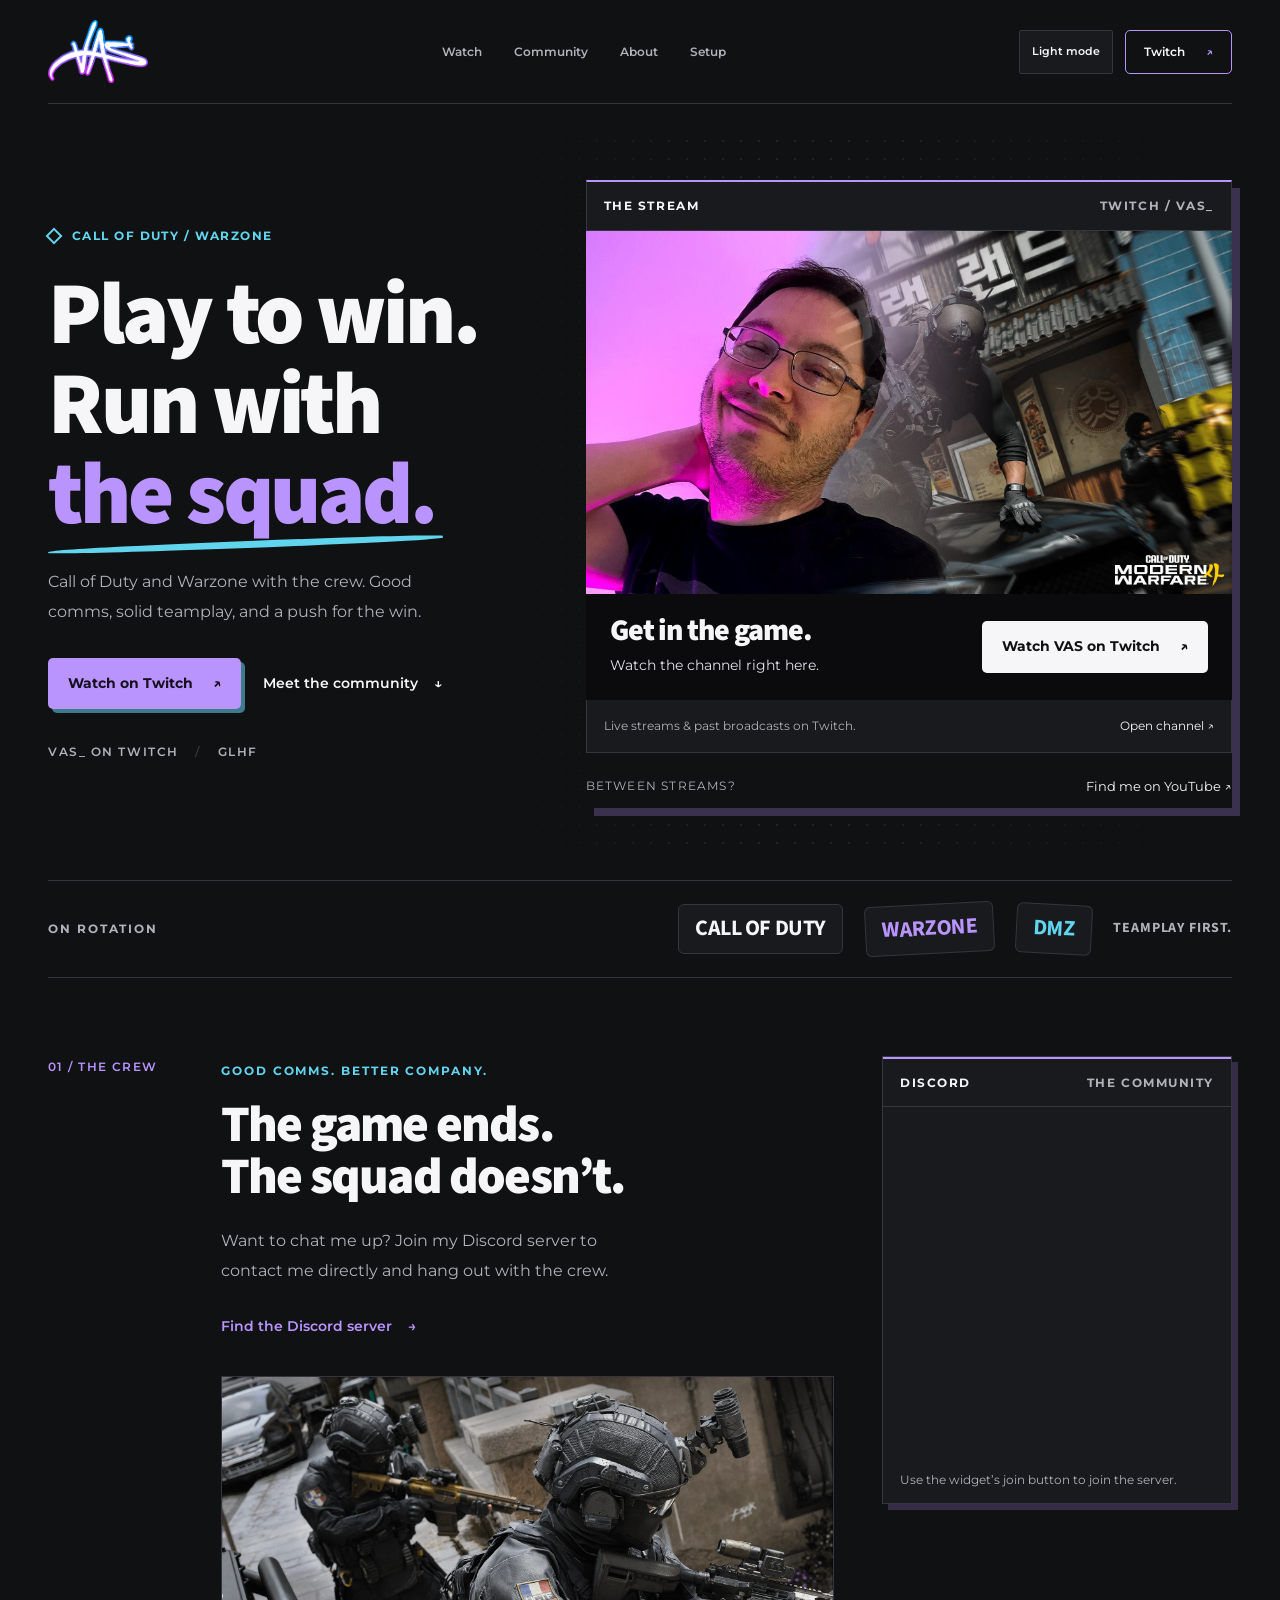
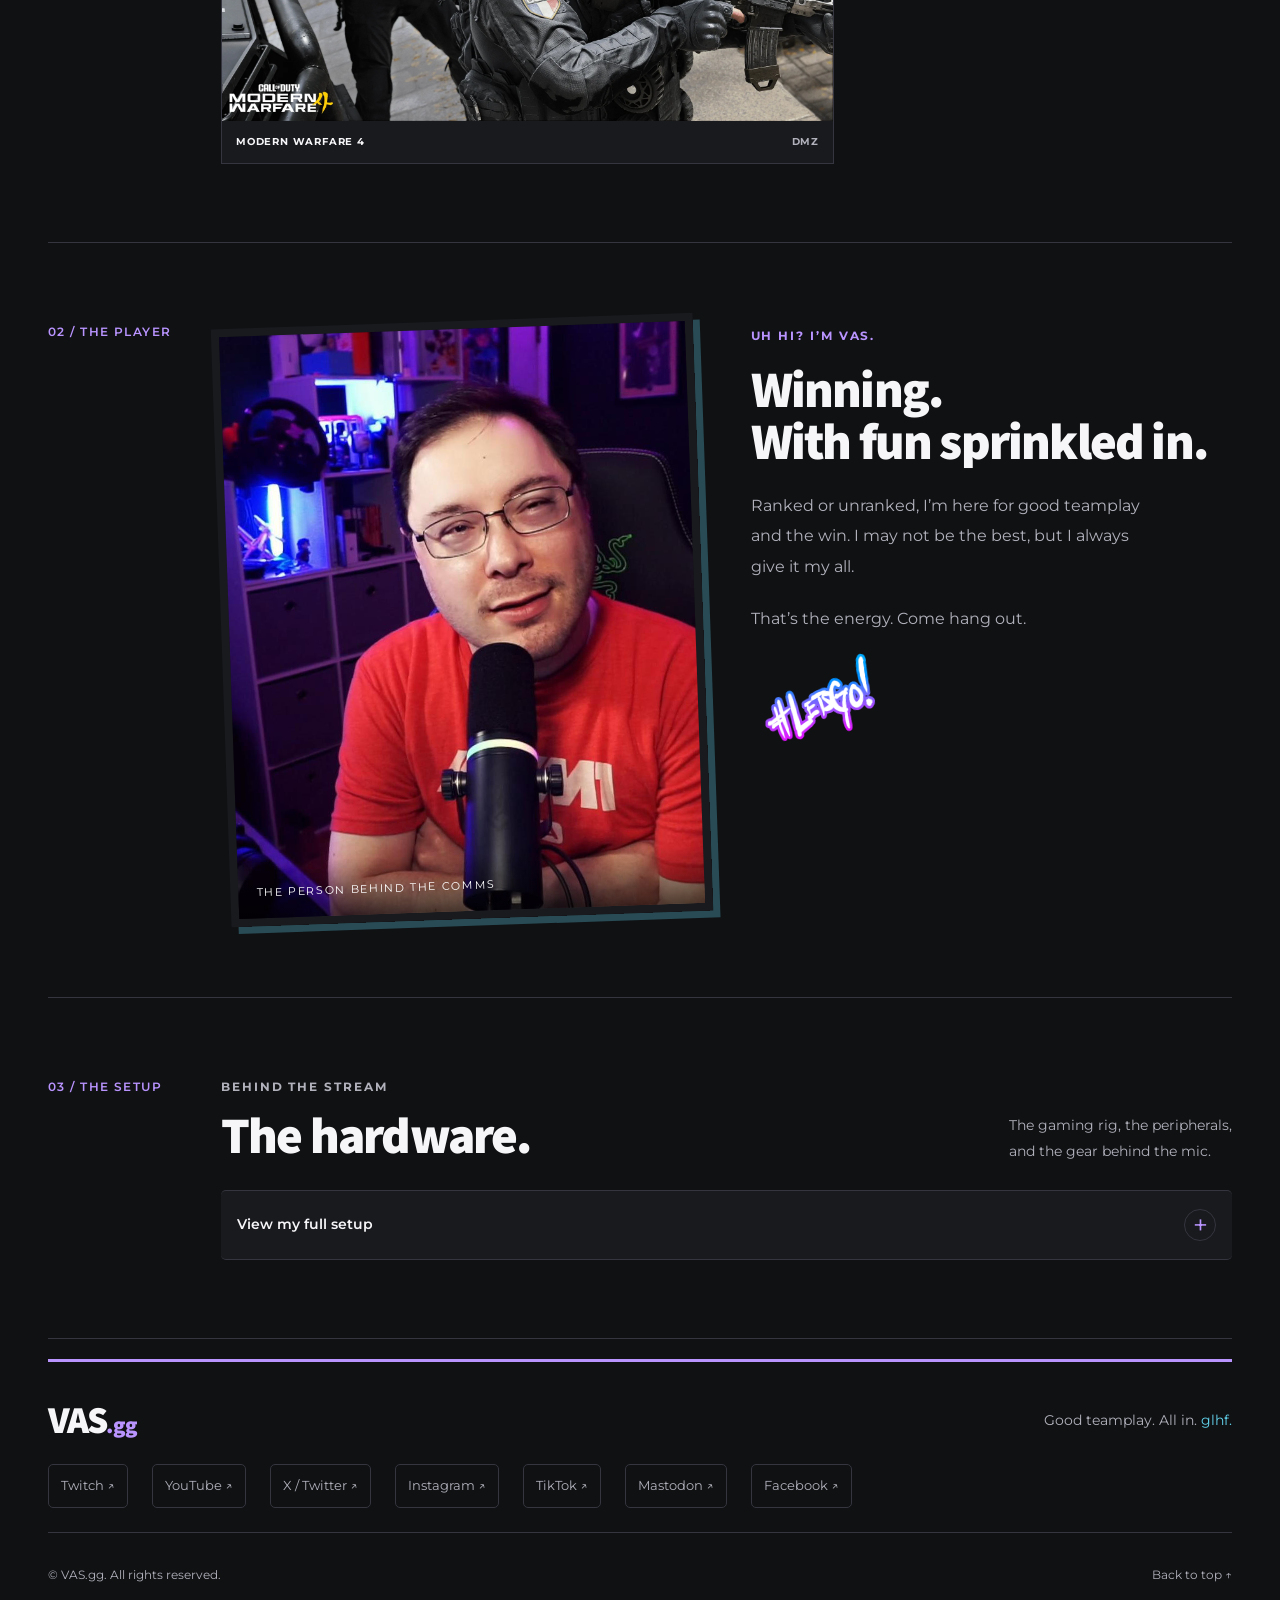
==== commit 275ebcca: "text change" ====
--- a/index.html
+++ b/index.html
@@ -80,7 +80,7 @@
         <a class="text-link" href="#discord-server">Find the Discord server <span aria-hidden="true">→</span></a>
         <figure class="press-scene">
           <img src="assets/images/MW4_CAM_010_BRANDED.webp" alt="Modern Warfare 4 campaign press image: two operators moving together through a narrow street" width="1920" height="1080" loading="lazy">
-          <figcaption>MODERN WARFARE 4 <span>CAMPAIGN / PRESS IMAGE</span></figcaption>
+          <figcaption>MODERN WARFARE 4 <span>DMZ</span></figcaption>
         </figure>
       </div>
       <div class="discord-panel" id="discord-server">
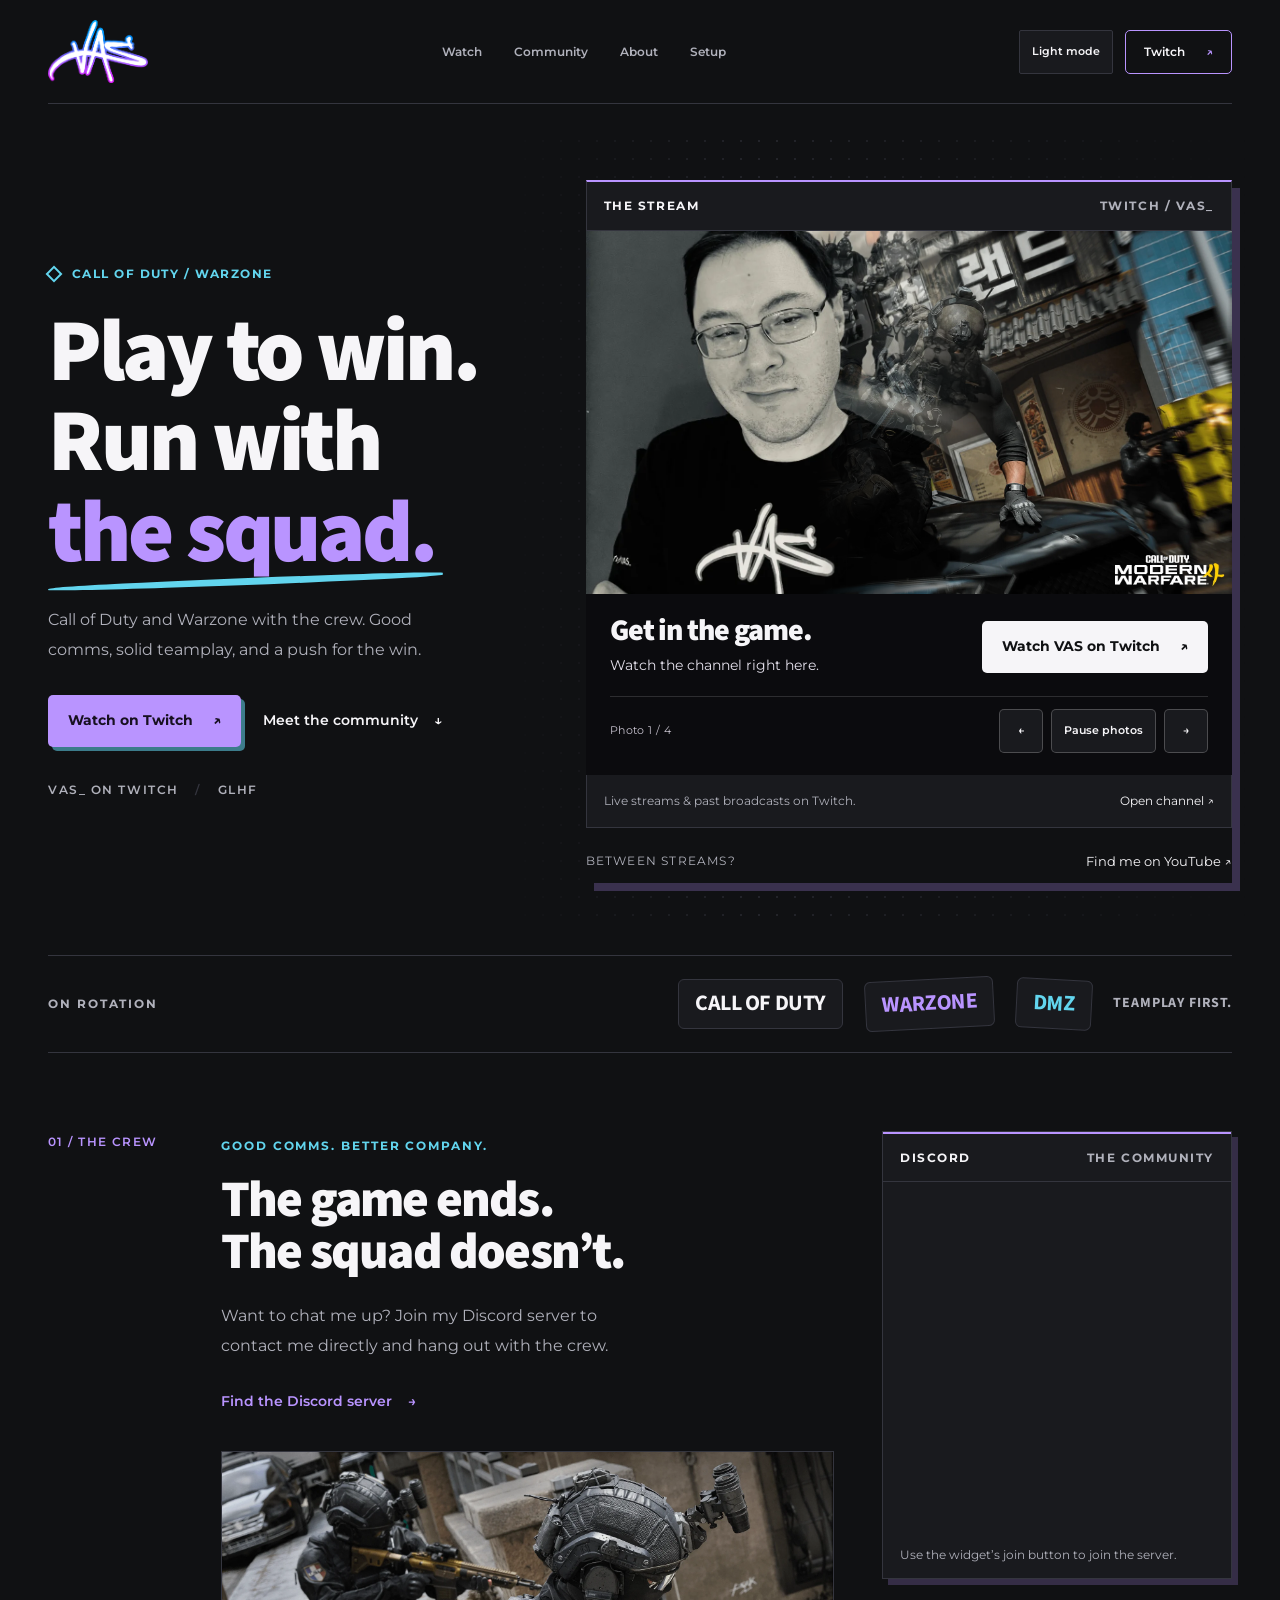
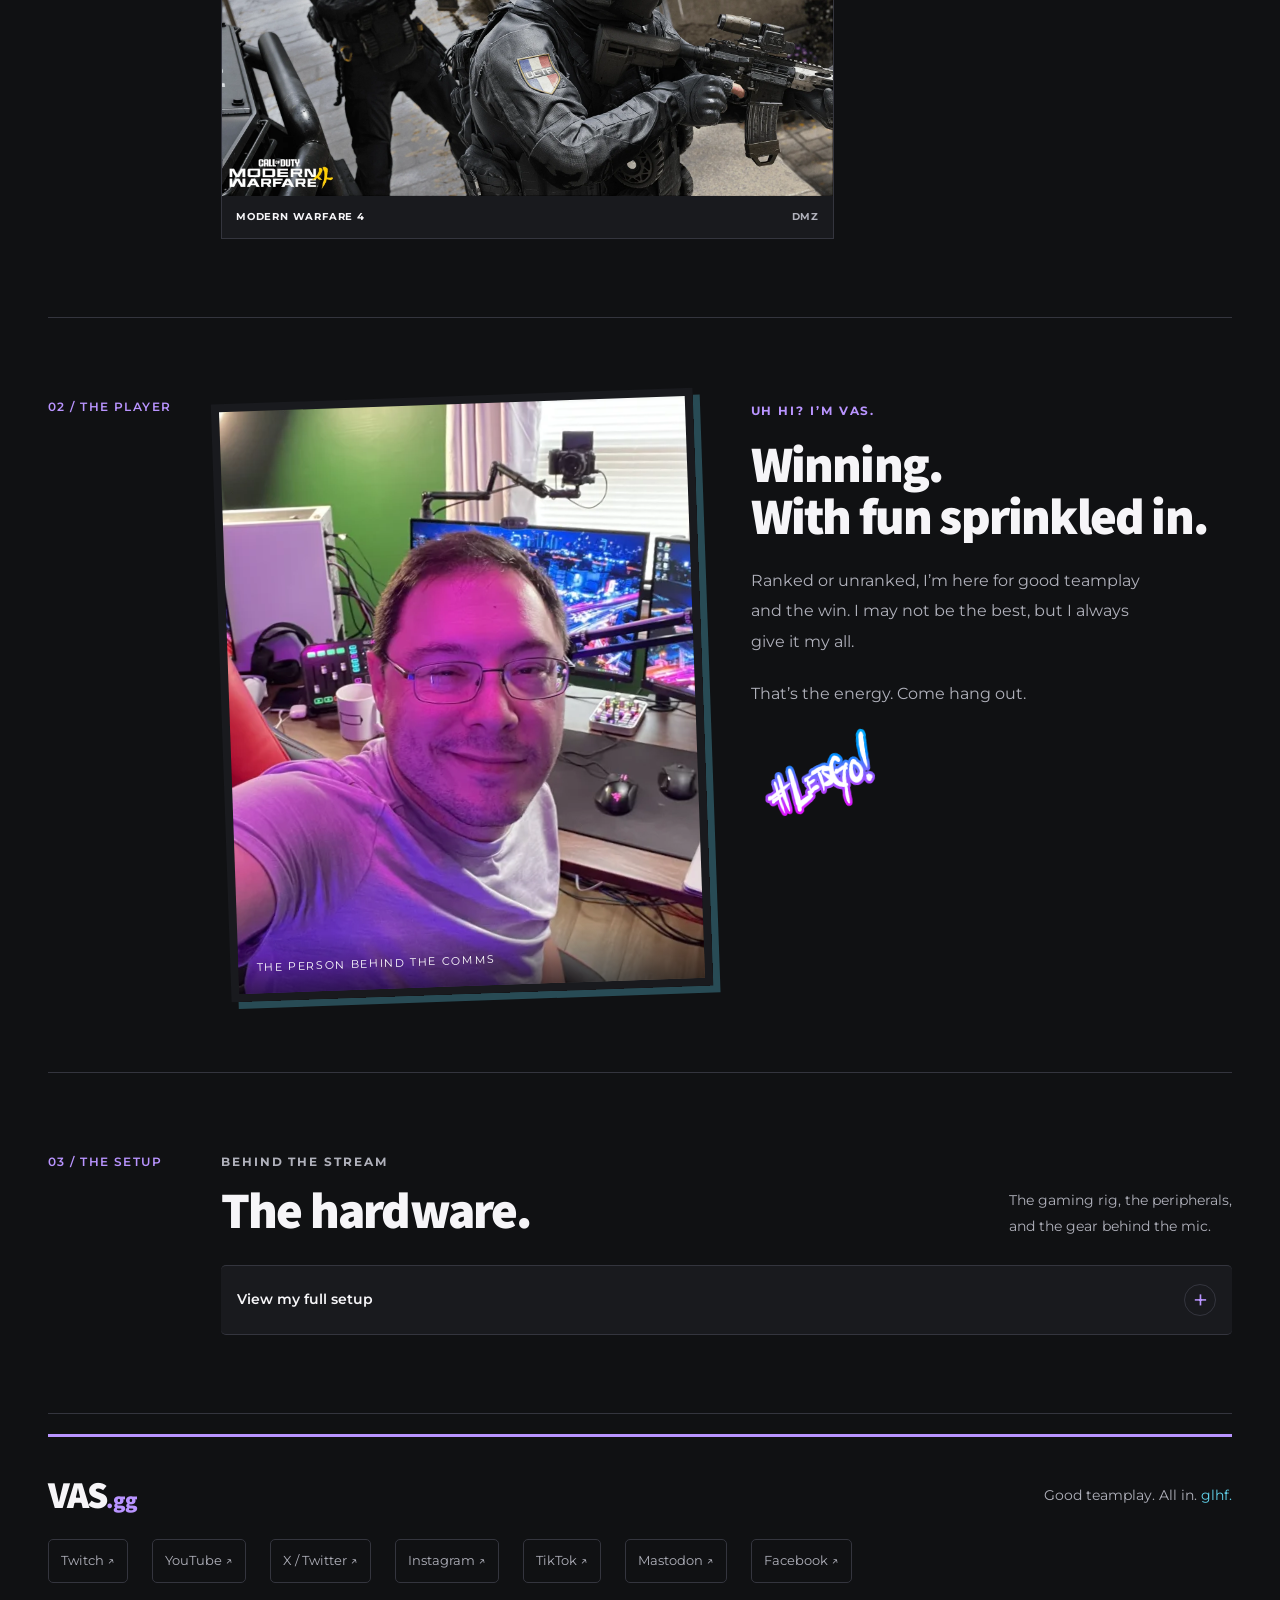
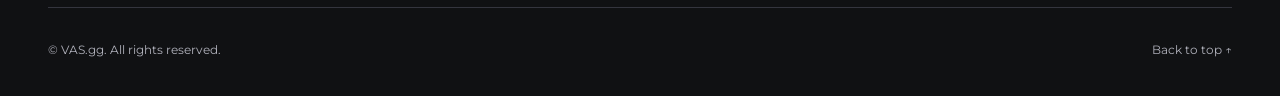
==== commit 564d283c: "new photos added" ====
--- a/index.html
+++ b/index.html
@@ -55,13 +55,22 @@
         <div class="stream-screen" id="stream-screen">
           <div class="stream-art">
             <img class="stream-poster" src="assets/images/MW4_MP_003_BRANDED.webp" alt="Modern Warfare 4 multiplayer press image: an operator vaulting over a car on a city street" width="1920" height="1080" fetchpriority="high">
-            <img class="stream-portrait" src="assets/images/image05.jpg" alt="VAS relaxing under purple lighting, blended into the game artwork" width="1200" height="675" fetchpriority="high">
+            <img class="stream-portrait is-current" src="assets/images/vas-shirt.webp" alt="Black-and-white portrait of VAS wearing his hand-drawn logo shirt" width="900" height="900" fetchpriority="high" aria-hidden="false" style="--portrait-position: 45% 20%">
+            <img class="stream-portrait" src="assets/images/vas-purple-room.webp" alt="VAS in his purple-lit gaming room" width="480" height="360" aria-hidden="true" style="--portrait-position: 45% center">
+            <img class="stream-portrait" src="assets/images/vas-outdoors.webp" alt="VAS outdoors wearing an Overwatch League shirt" width="900" height="1200" aria-hidden="true" style="--portrait-position: 50% 30%">
+            <img class="stream-portrait" src="assets/images/vas-red-hoodie.webp" alt="VAS in a red hoodie holding a matching cap in front of autumn trees" width="900" height="899" aria-hidden="true" style="--portrait-position: 45% 25%">
           </div>
           <div class="stream-intro" id="stream-intro">
 
             <h2>Get in the game.</h2>
             <p>Watch the channel right here.</p>
             <a class="button light" id="load-stream" href="https://twitch.tv/VAS_">Watch VAS on Twitch <span aria-hidden="true">↗</span></a>
+            <div class="portrait-controls" id="portrait-controls" role="group" aria-label="Portrait slideshow controls" hidden>
+              <span id="portrait-count" aria-live="off">Photo 1 / 4</span>
+              <button id="portrait-previous" type="button" aria-label="Previous photo">←</button>
+              <button id="portrait-toggle" type="button" aria-label="Pause photo slideshow">Pause photos</button>
+              <button id="portrait-next" type="button" aria-label="Next photo">→</button>
+            </div>
           </div>
         </div>
         <div class="stream-footer"><p id="stream-note" aria-live="polite">Live streams &amp; past broadcasts on Twitch.</p><a href="https://twitch.tv/VAS_">Open channel <span aria-hidden="true">↗</span></a></div>
@@ -92,7 +101,7 @@
 
     <section class="about shell section" id="about" aria-labelledby="about-title">
       <div class="section-index">02 / THE PLAYER</div>
-      <div class="about-photo"><img src="assets/images/image02.jpg" alt="VAS at the microphone in his streaming setup" width="1919" height="1080" loading="lazy"><span>THE PERSON BEHIND THE COMMS</span></div>
+      <div class="about-photo"><img src="assets/images/vas-setup.webp" alt="VAS at his multi-monitor streaming setup under purple lighting" width="1200" height="676" loading="lazy"><span>THE PERSON BEHIND THE COMMS</span></div>
       <div class="about-copy">
         <p class="eyebrow">UH HI? I’M VAS.</p>
         <h2 id="about-title">Winning.<br>With fun sprinkled in.</h2>
@@ -148,5 +157,6 @@
     <div class="footer-bottom"><p>© VAS.gg. All rights reserved.</p><a href="#main">Back to top ↑</a></div>
   </footer>
   <script src="assets/js/streaming.js" defer></script>
+  <script src="assets/js/portraits.js" defer></script>
 </body>
 </html>
--- a/assets/css/streaming.css
+++ b/assets/css/streaming.css
@@ -86,9 +86,18 @@
 .stream-poster { width: 100%; height: 100%; object-fit: contain; object-position: center; }
 .stream-portrait {
   position: absolute; inset: 0 auto 0 0; width: 65%; height: 100%;
-  object-fit: cover; object-position: 55% center; pointer-events: none;
+  object-fit: cover; object-position: var(--portrait-position, 55% center); pointer-events: none;
+  opacity: 0;
   -webkit-mask-image: linear-gradient(90deg, #000 0%, #000 55%, transparent 100%);
   mask-image: linear-gradient(90deg, #000 0%, #000 55%, transparent 100%);
+}
+.stream-portrait.is-current { opacity: 1; }
+.portrait-controls { grid-column: 1 / -1; display: flex; flex-wrap: wrap; align-items: center; gap: 8px; margin-top: 12px; padding-top: 12px; border-top: 1px solid #ffffff24; }
+.portrait-controls > span { margin-right: auto; color: #c5c0cc; font-size: 11px; letter-spacing: .04em; }
+.portrait-controls button { display: inline-flex; align-items: center; justify-content: center; min-width: 44px; min-height: 44px; padding: 8px 12px; border: 1px solid #ffffff38; border-radius: 5px; background: #191a1e; color: #f6f5f8; font-size: 11px; font-weight: 600; cursor: pointer; }
+.portrait-controls button:is(:hover, :focus-visible) { border-color: #62d5ee; color: #62d5ee; }
+@media (prefers-reduced-motion: no-preference) {
+  .stream-portrait { transition: opacity 1s ease-in-out; }
 }
 .stream-intro { position: relative; display: grid; grid-template-columns: 1fr auto; gap: 6px 20px; align-items: center; padding: 22px 24px; background: #0b0b0e; }
 .stream-intro h2 { font-size: 30px; }
@@ -122,7 +131,7 @@
 .discord-panel > p { padding: 12px 17px; color: var(--muted); font-size: 12px; }
 .about { grid-template-columns: 125px 1fr 1fr; align-items: start; }
 .about-photo { position: relative; }
-.about-photo img { width: 100%; aspect-ratio: 4/5; object-fit: cover; object-position: 49% center; }
+.about-photo img { width: 100%; aspect-ratio: 4/5; object-fit: cover; object-position: 55% center; }
 .about-photo > span { position: absolute; bottom: 0; left: 0; right: 0; padding: 22px 18px 15px; background: linear-gradient(transparent, #0009); color: white; font-size: 11px; letter-spacing: .15em; }
 .about-copy { padding-top: 4px; }
 .about-copy .eyebrow { color: var(--purple); }
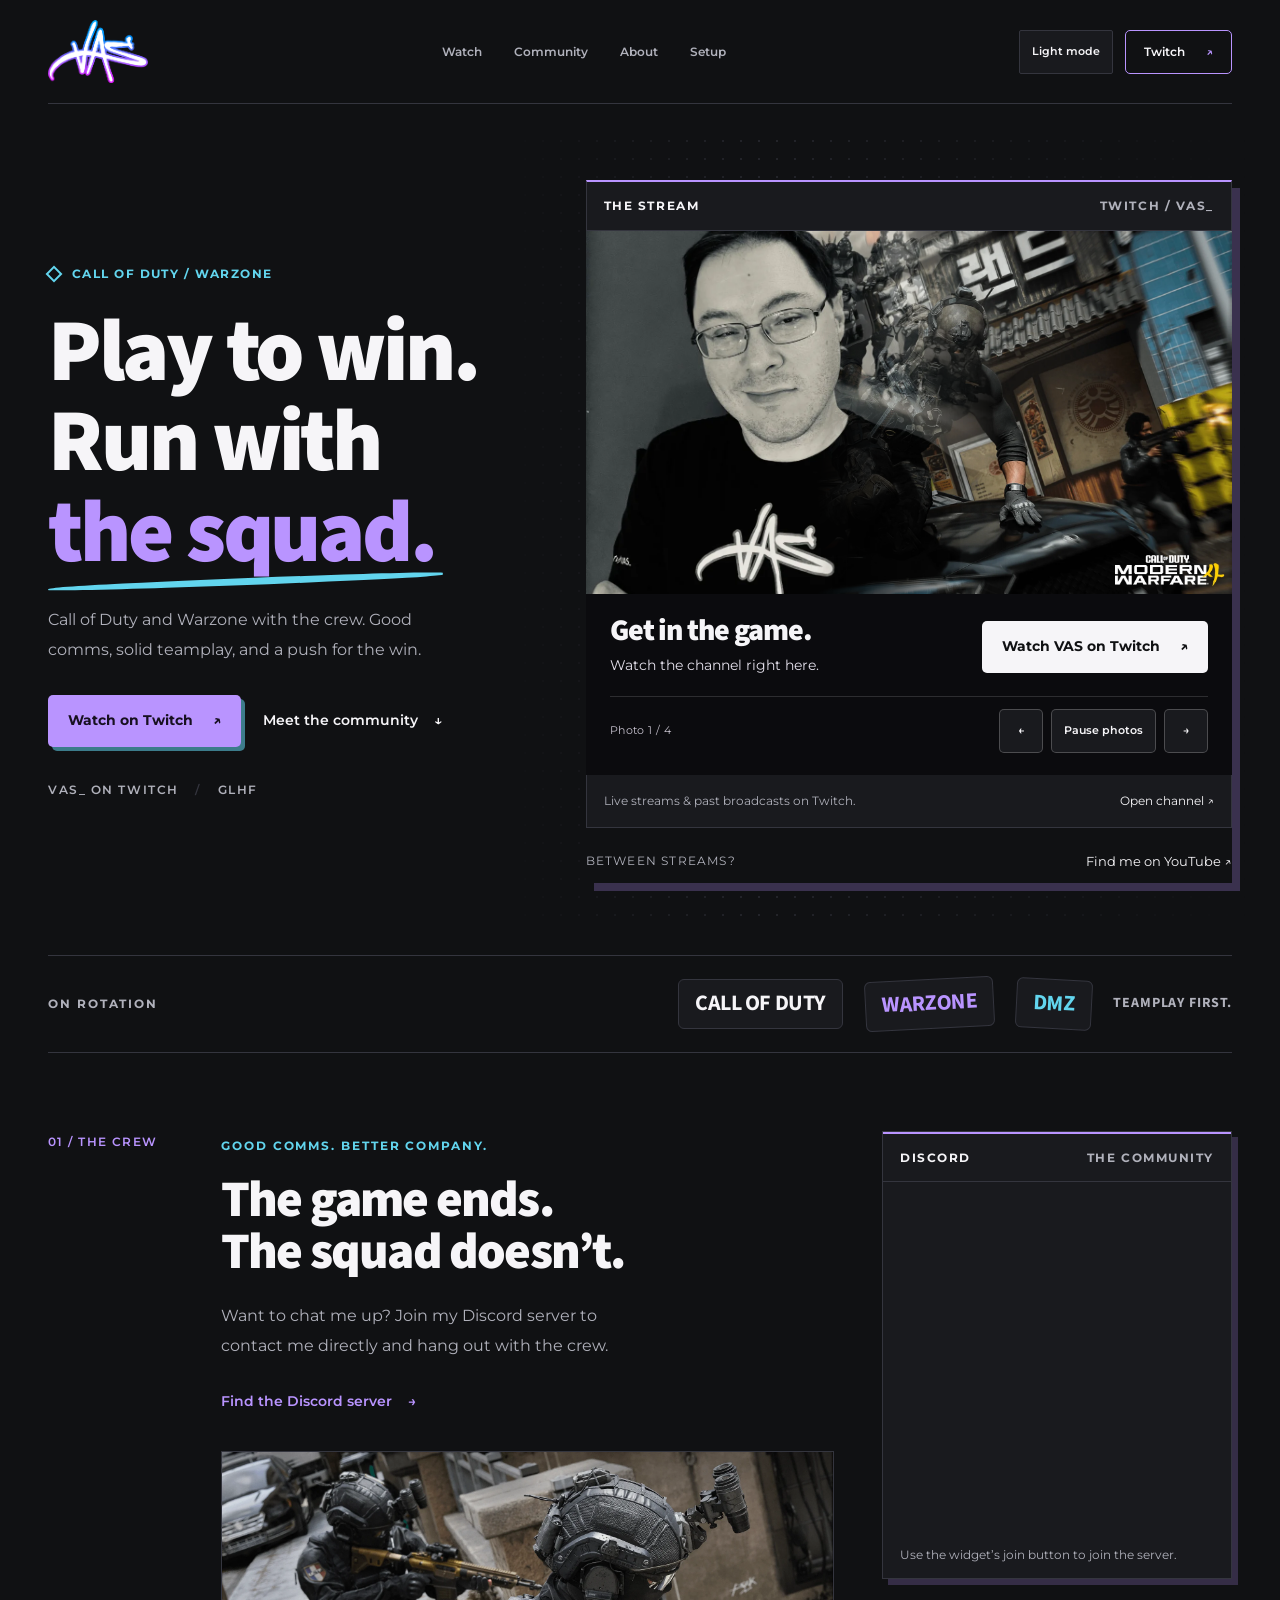
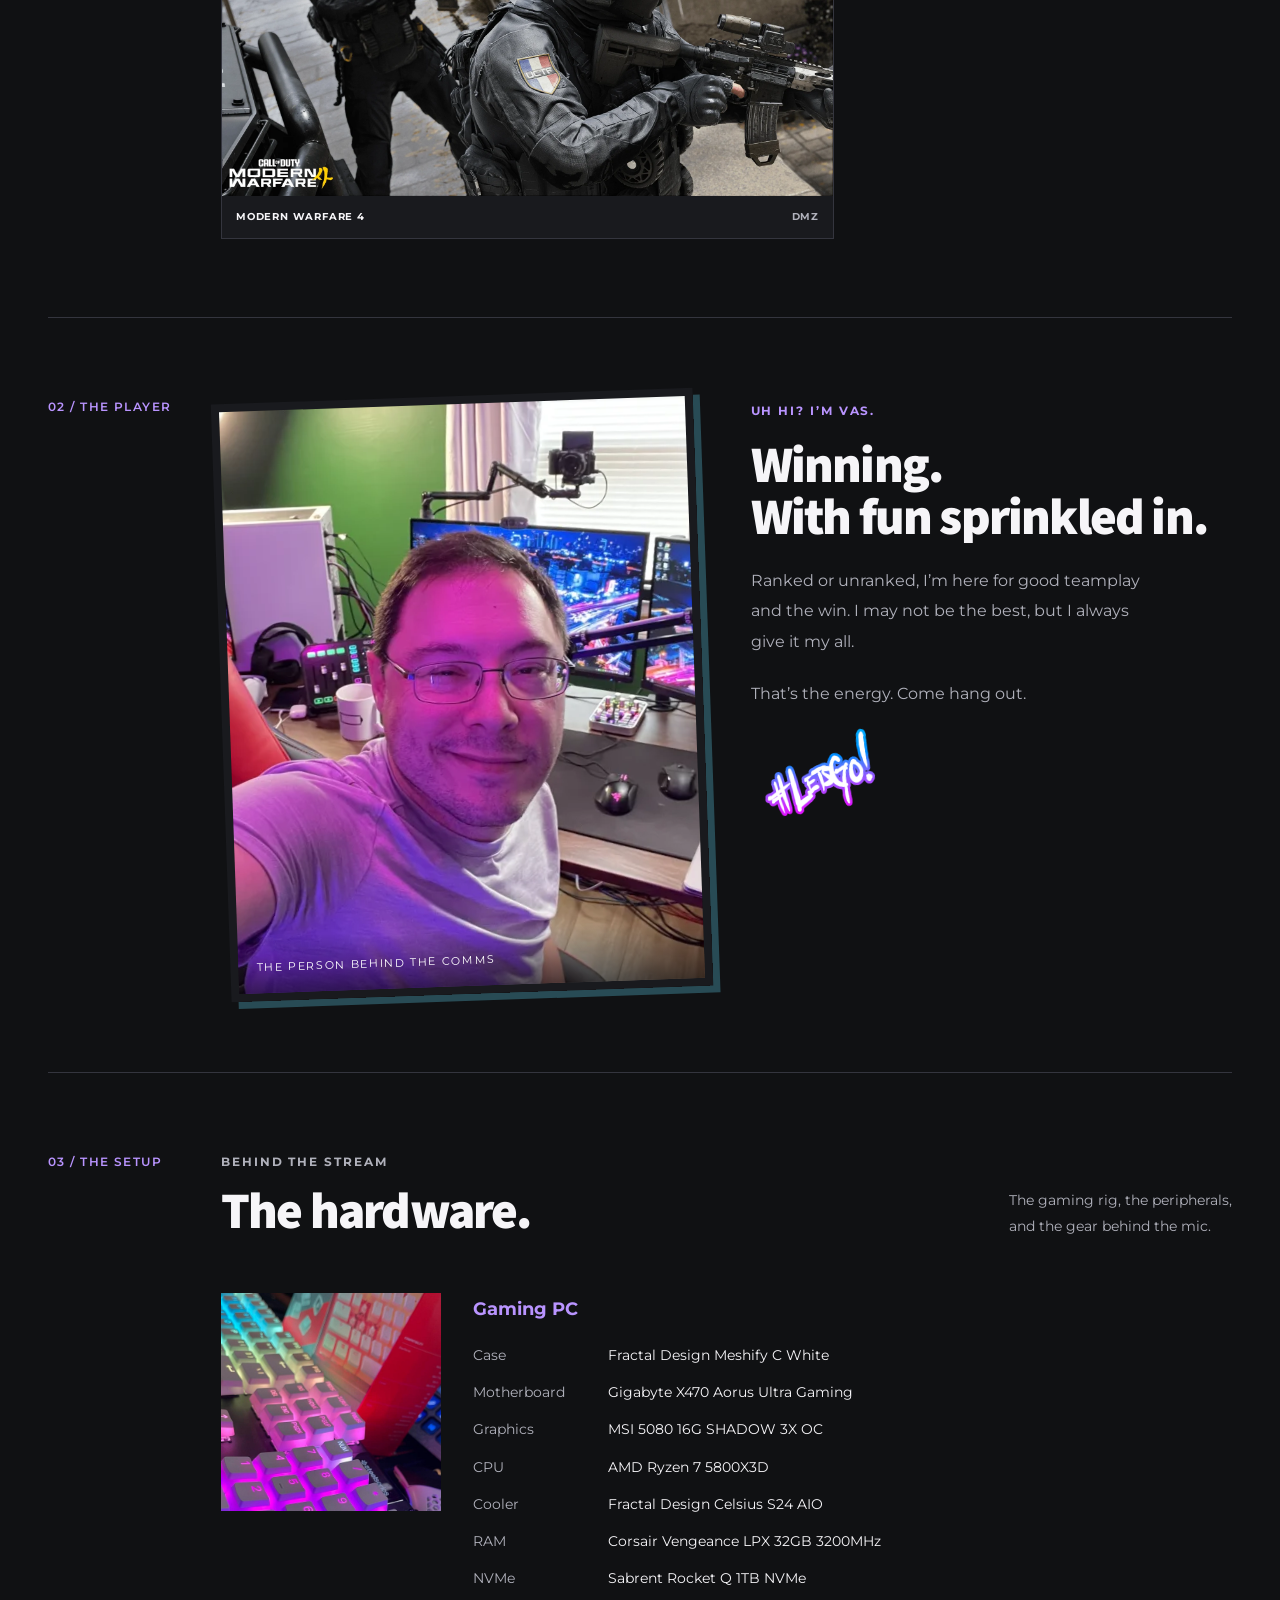
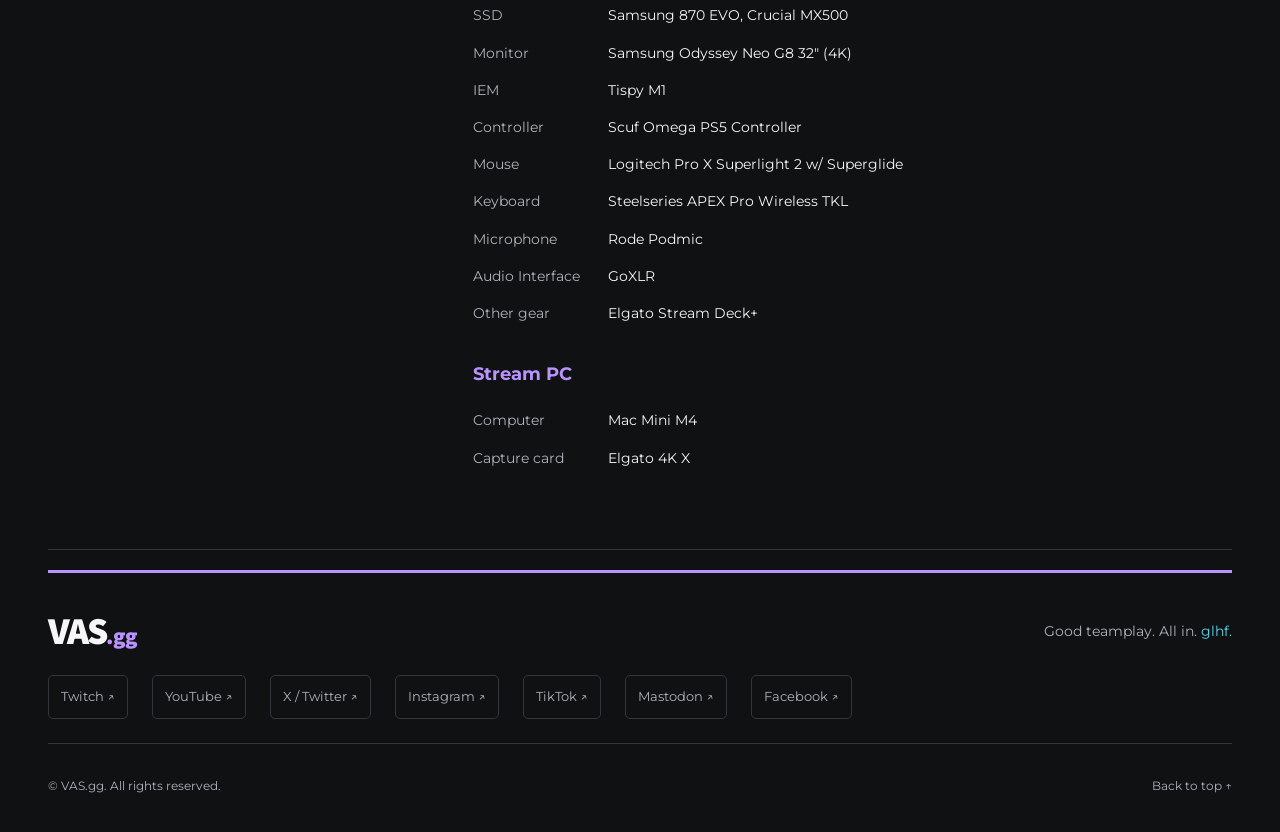
==== commit 2a0184fe: "feat: show gaming and streaming hardware with uncropped setup photo" ====
--- a/index.html
+++ b/index.html
@@ -115,10 +115,10 @@
       <div class="section-index">03 / THE SETUP</div>
       <div class="setup-content">
         <div class="setup-heading"><div><p class="eyebrow">BEHIND THE STREAM</p><h2 id="setup-title">The hardware.</h2></div><p>The gaming rig, the peripherals,<br>and the gear behind the mic.</p></div>
-        <details>
-          <summary>View my full setup <span class="details-indicator" aria-hidden="true">+</span></summary>
           <div class="setup-expanded">
             <div class="setup-photo"><img src="assets/images/image06.jpg" alt="Close-up of VAS’s illuminated keyboard" width="1135" height="1128" loading="lazy"></div>
+            <div class="hardware-groups">
+            <h3>Gaming PC</h3>
             <dl>
               <dt>Case</dt><dd>Fractal Design Meshify C White</dd>
               <dt>Motherboard</dt><dd>Gigabyte X470 Aorus Ultra Gaming</dd>
@@ -137,8 +137,13 @@
               <dt>Audio Interface</dt><dd>GoXLR</dd>
               <dt>Other gear</dt><dd>Elgato Stream Deck+</dd>
             </dl>
+            <h3>Stream PC</h3>
+            <dl>
+              <dt>Computer</dt><dd>Mac Mini M4</dd>
+              <dt>Capture card</dt><dd>Elgato 4K X</dd>
+            </dl>
+            </div>
           </div>
-        </details>
       </div>
     </section>
   </main>
--- a/assets/css/streaming.css
+++ b/assets/css/streaming.css
@@ -144,9 +144,12 @@
 summary::-webkit-details-marker { display: none; }
 .details-indicator { font-size: 26px; font-weight: 400; color: var(--purple); line-height: 1; }
 details[open] .details-indicator { transform: rotate(45deg); }
+.hardware-groups { min-width: 0; }
+.hardware-groups h3 { margin: 0 0 18px; color: var(--purple); font-size: 18px; }
+.hardware-groups dl + h3 { margin-top: 32px; }
 .setup-expanded { display: grid; grid-template-columns: 220px 1fr; gap: 32px; padding-top: 28px; }
-.setup-photo { position: relative; min-height: 0; }
-.setup-photo img { position: absolute; inset: 0; width: 100%; height: 100%; object-fit: cover; }
+.setup-photo { position: relative; min-height: 0; align-self: start; }
+.setup-photo img { display: block; width: 100%; height: auto; }
 dl { display: grid; grid-template-columns: 115px 1fr; margin: 0; gap: 12px 20px; font-size: 14px; }
 dt { color: var(--muted); } dd { margin: 0; }
 .site-footer { padding-block: 40px 24px; }
@@ -207,7 +210,6 @@
   .setup-heading { display: block; }
   .setup-heading > p { margin-top: 18px; }
   .setup-expanded { grid-template-columns: 1fr; }
-  .setup-photo { height: 240px; }
   dl { grid-template-columns: 95px 1fr; font-size: 13px; gap: 12px; }
   .footer-top { align-items: start; gap: 24px; }
   .footer-top p { max-width: 150px; }
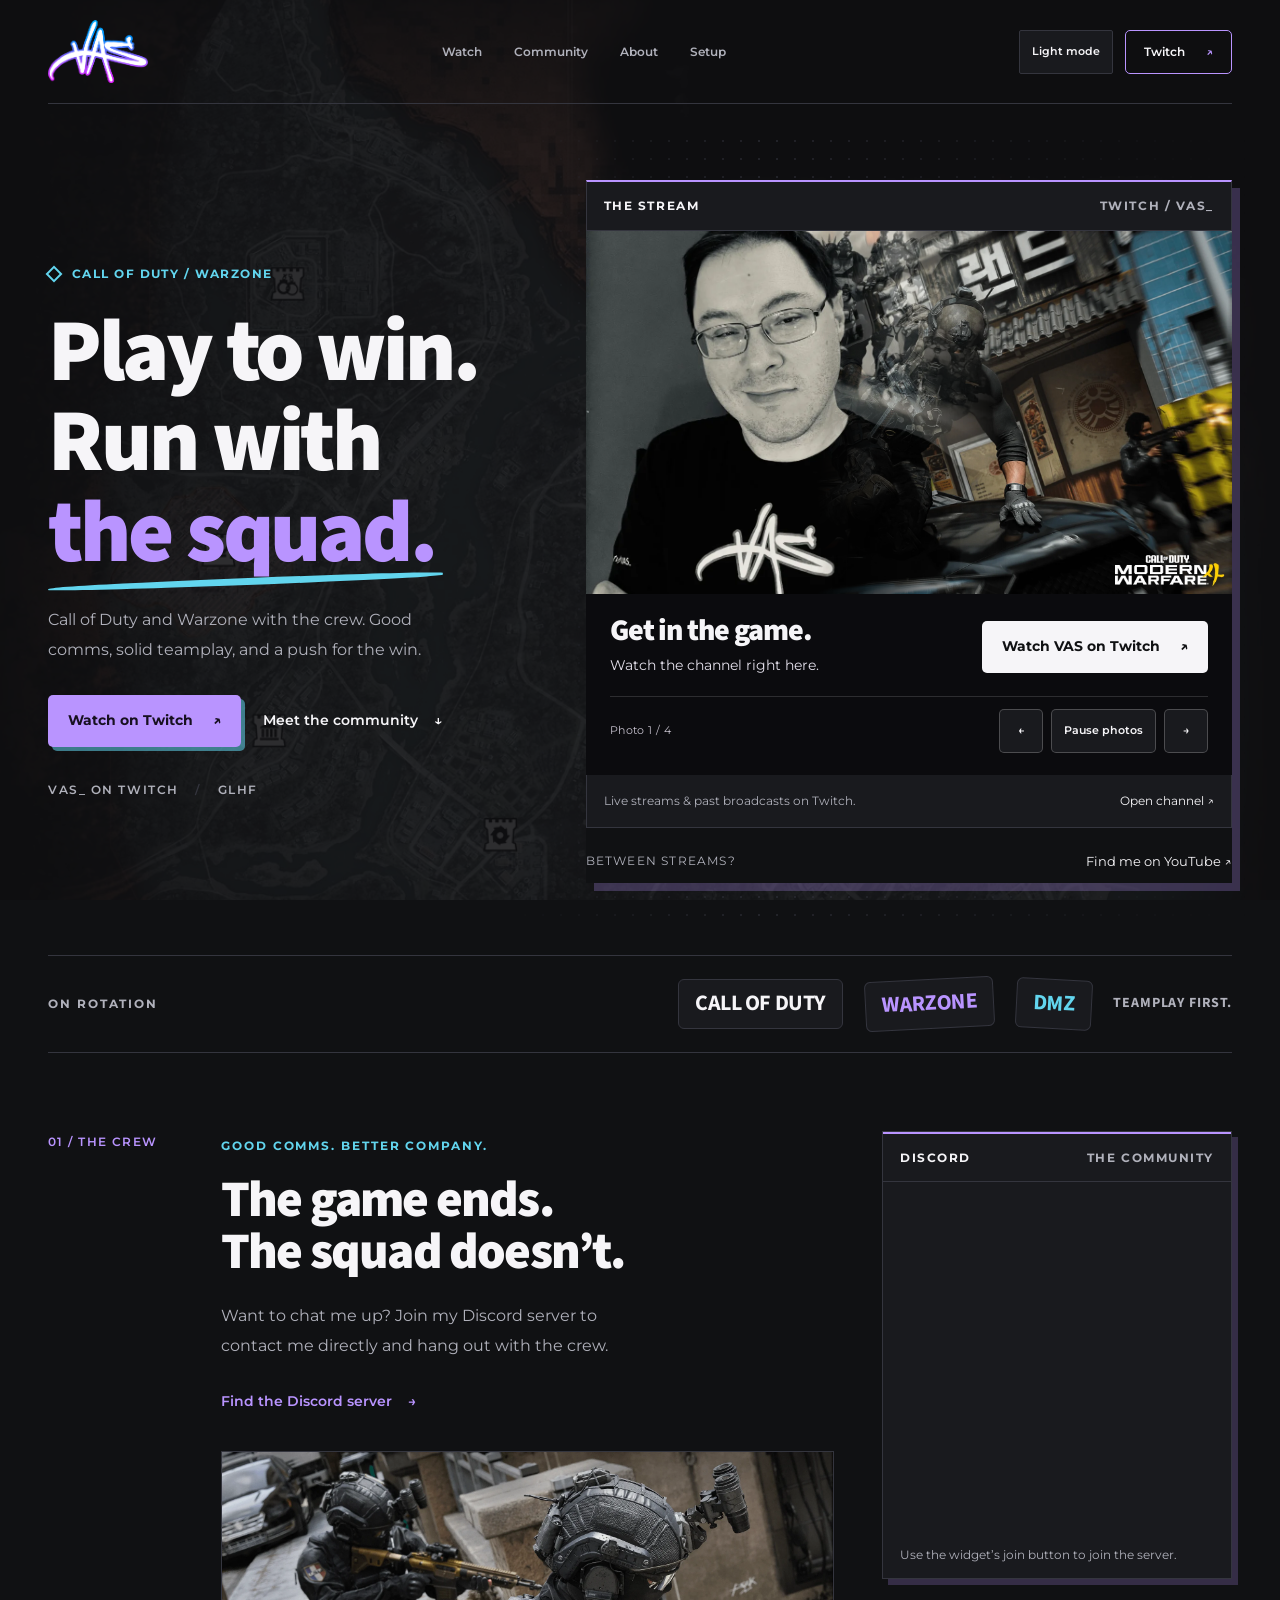
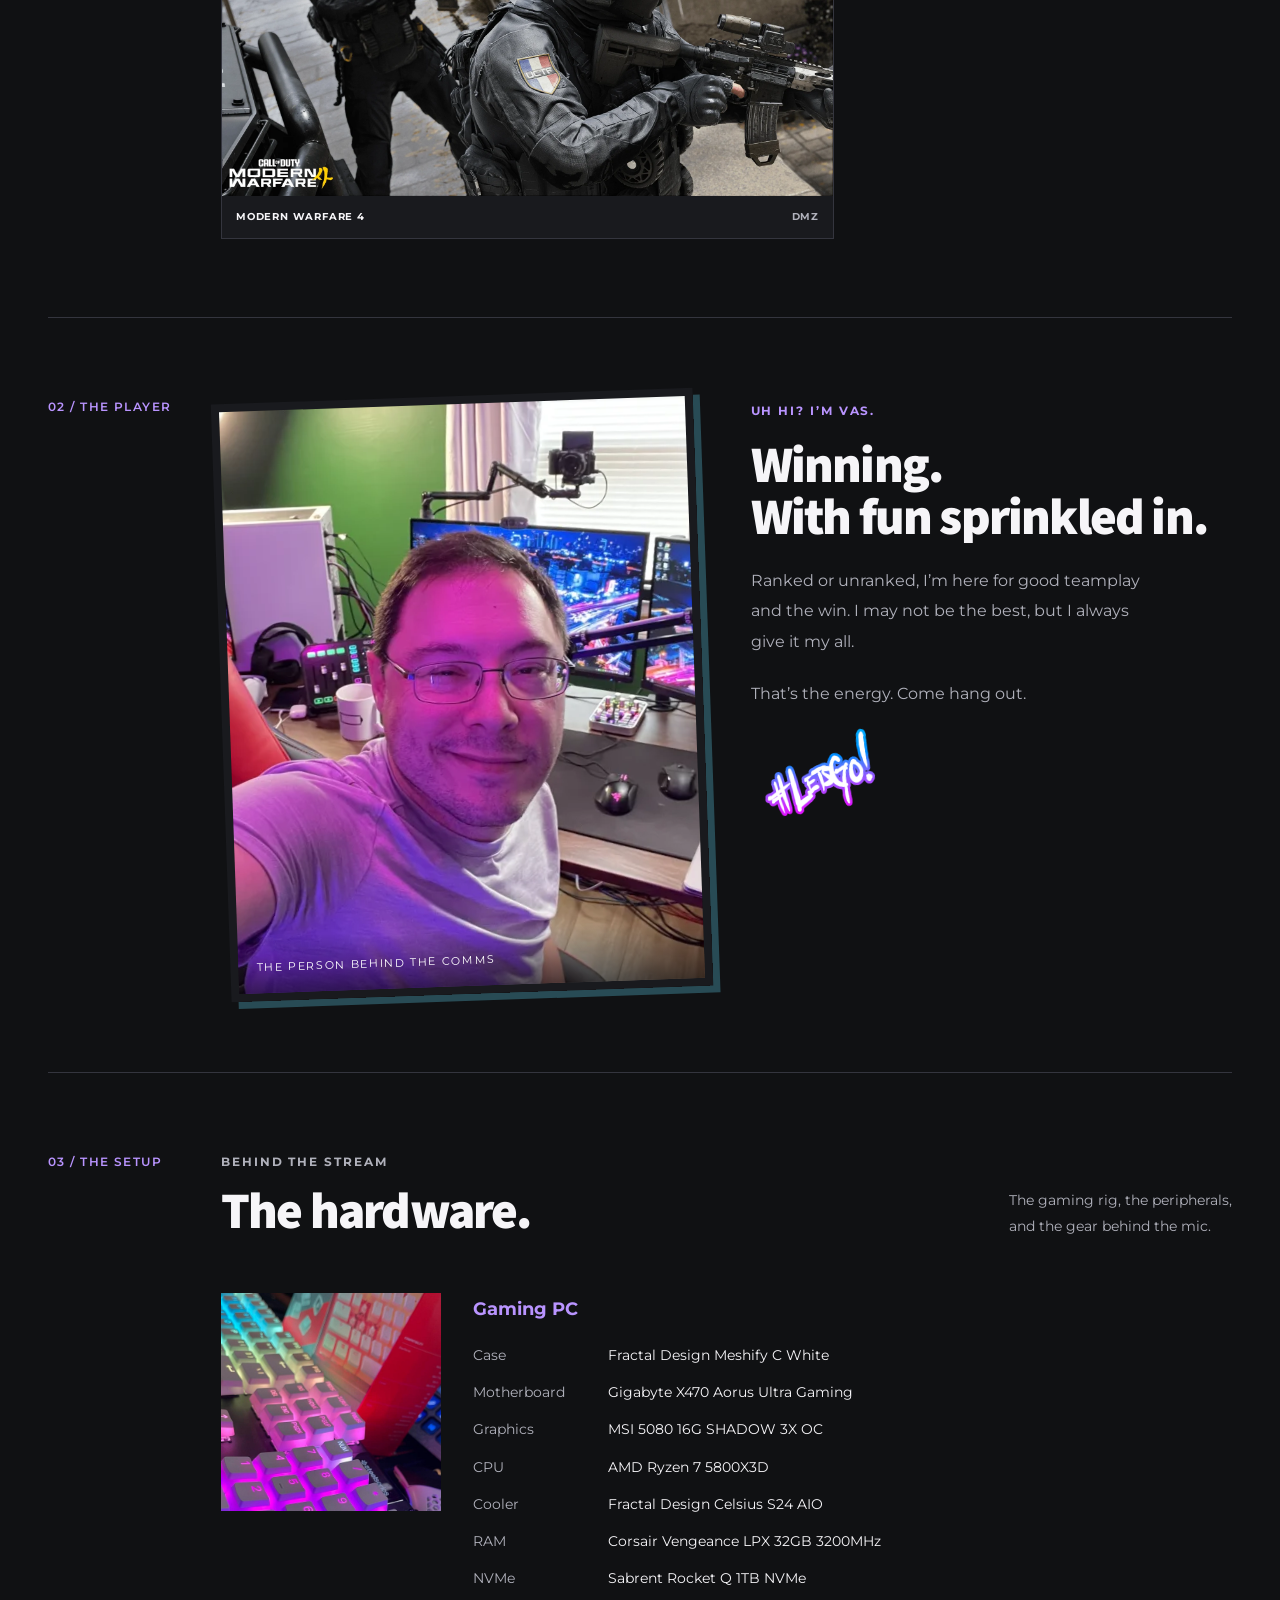
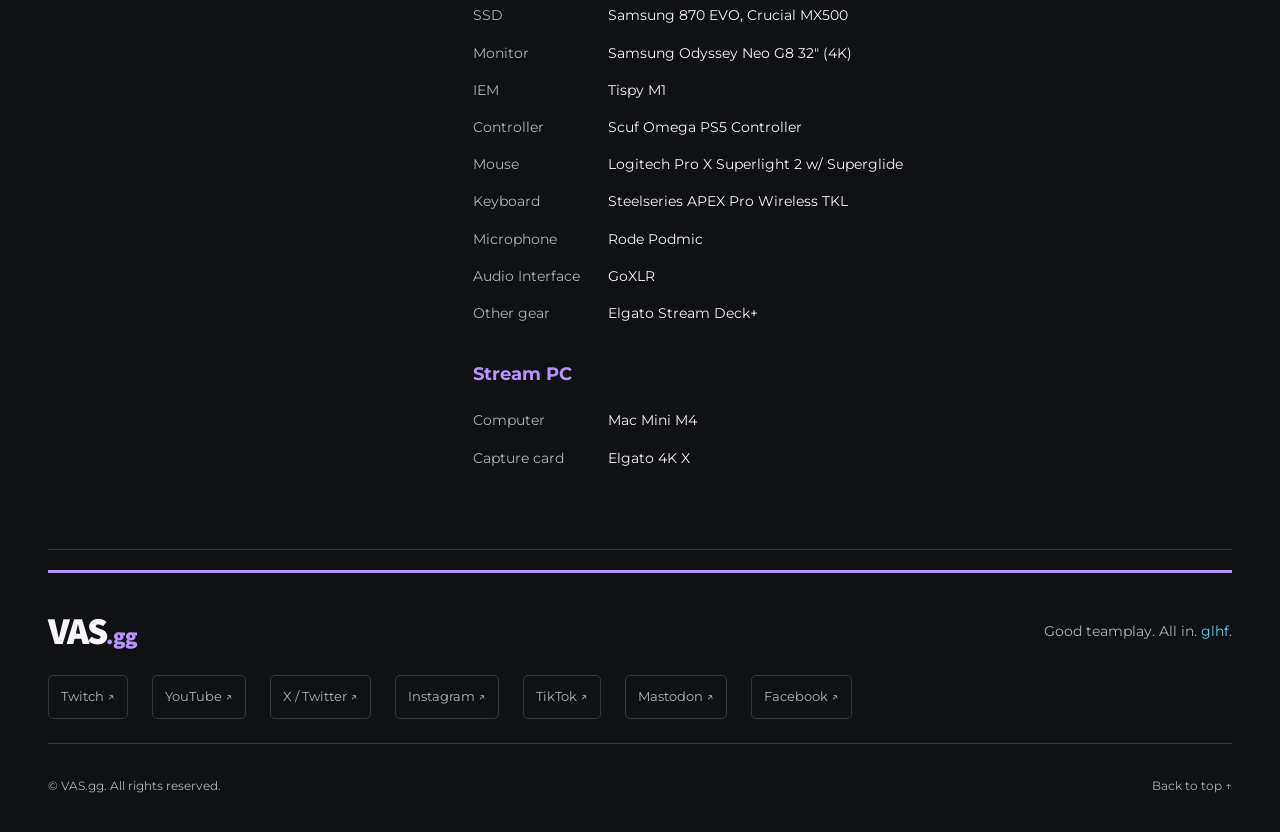
==== commit 6dfecd99: "feat: add map-only DMZ backdrop and refresh favicon URLs" ====
--- a/index.html
+++ b/index.html
@@ -15,7 +15,9 @@
   <link rel="canonical" href="https://vas.gg">
   <meta property="og:image" content="https://vas.gg/assets/images/image02.jpg">
   <meta name="twitter:card" content="summary_large_image">
-  <link rel="icon" href="assets/images/image01.png" type="image/png">
+  <link rel="icon" href="favicon.ico?v=2" sizes="any">
+  <link rel="icon" href="assets/images/favicon-32.png?v=2" type="image/png" sizes="32x32">
+  <link rel="apple-touch-icon" href="assets/images/apple-touch-icon.png" sizes="180x180">
   <link rel="preconnect" href="https://fonts.googleapis.com">
   <link rel="preconnect" href="https://fonts.gstatic.com" crossorigin>
   <link href="https://fonts.googleapis.com/css2?family=Montserrat:wght@400;500;600;700&family=Source+Sans+3:wght@600;700;900&display=swap" rel="stylesheet">
--- a/assets/css/streaming.css
+++ b/assets/css/streaming.css
@@ -30,6 +30,15 @@
   .theme-toggle { padding-inline: 8px; }
   .header-actions .header-cta { padding-inline: 10px; }
   .header-actions .header-cta span { margin-left: 6px; }
+}
+/* Map-only Hajin backdrop; quiet enough to keep the content readable. */
+:root { --map-opacity: .12; }
+:root[data-theme="light"] { --map-opacity: .07; }
+body { isolation: isolate; }
+body::before {
+  content: ''; position: fixed; inset: 0; z-index: -1; pointer-events: none;
+  background: url('../images/dmz-hajin-map.webp') center / cover no-repeat;
+  opacity: var(--map-opacity);
 }
 * { box-sizing: border-box; }
 [hidden] { display: none !important; }
